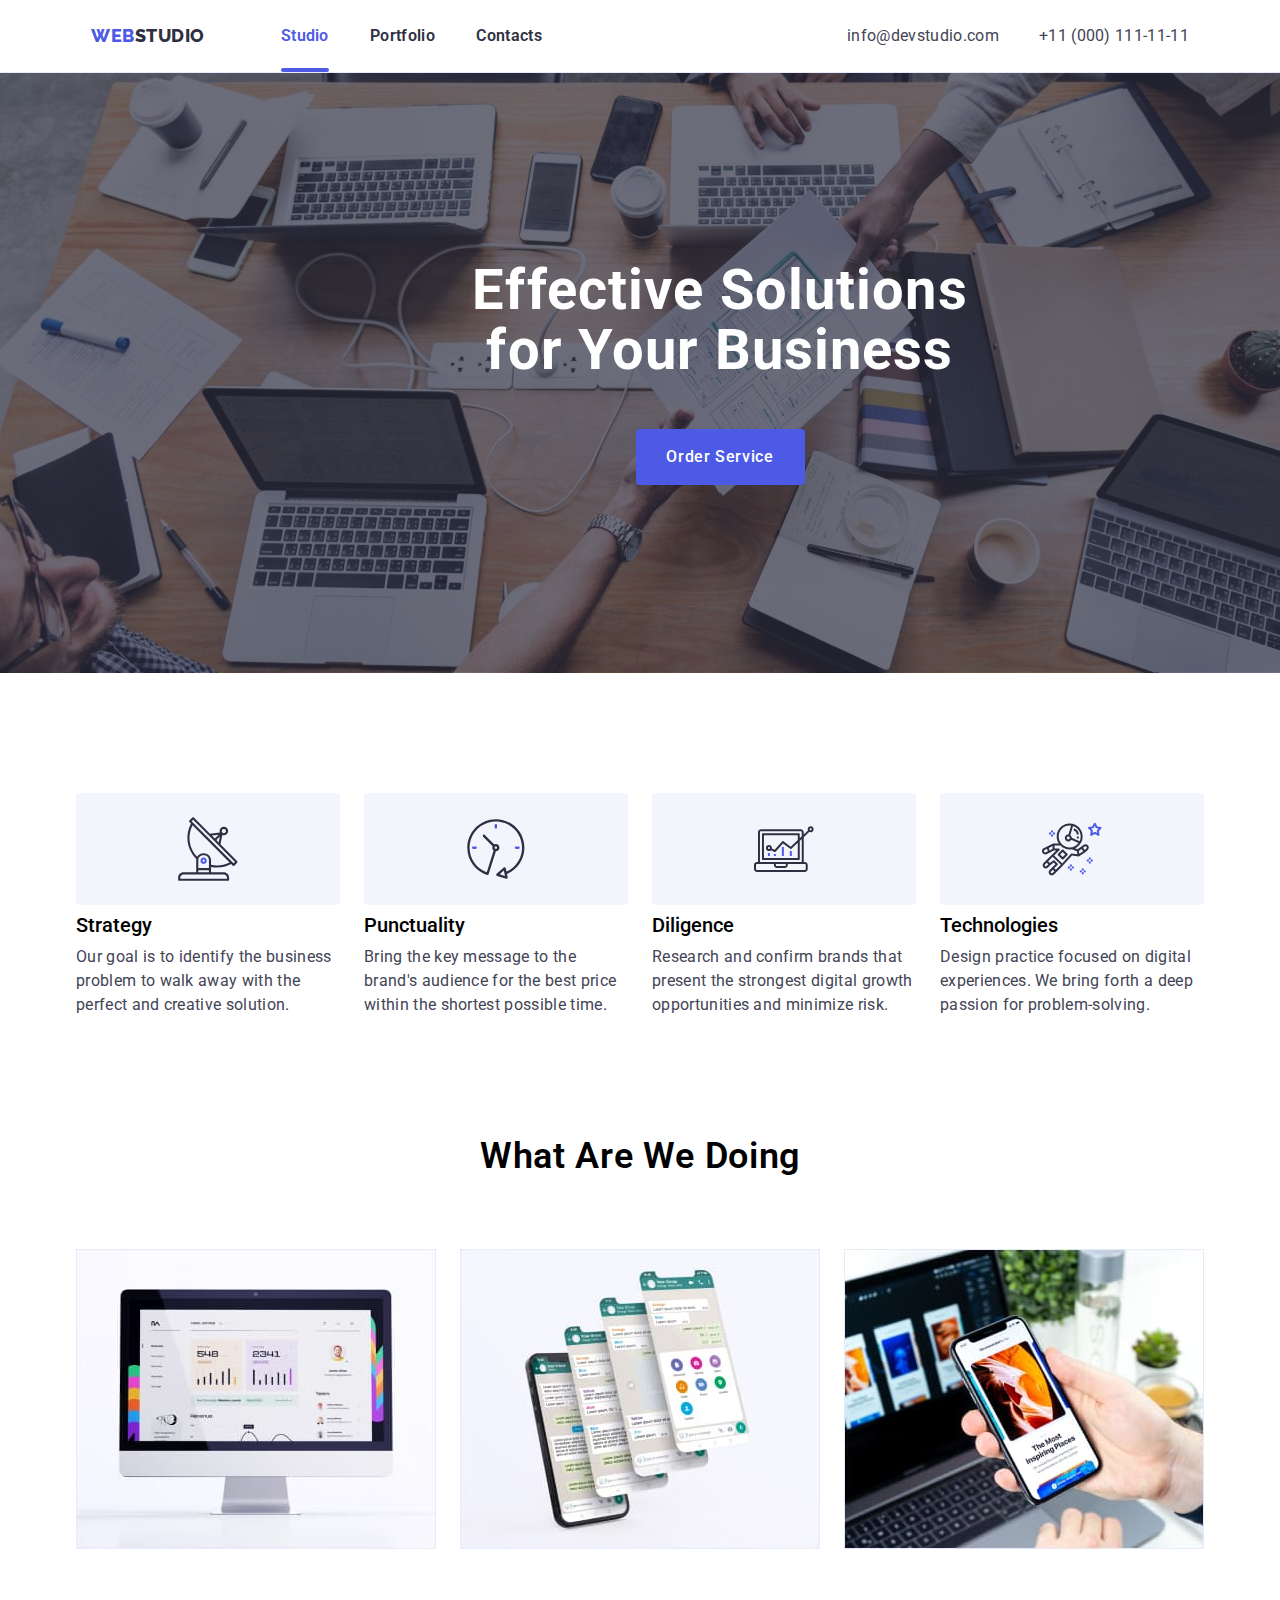
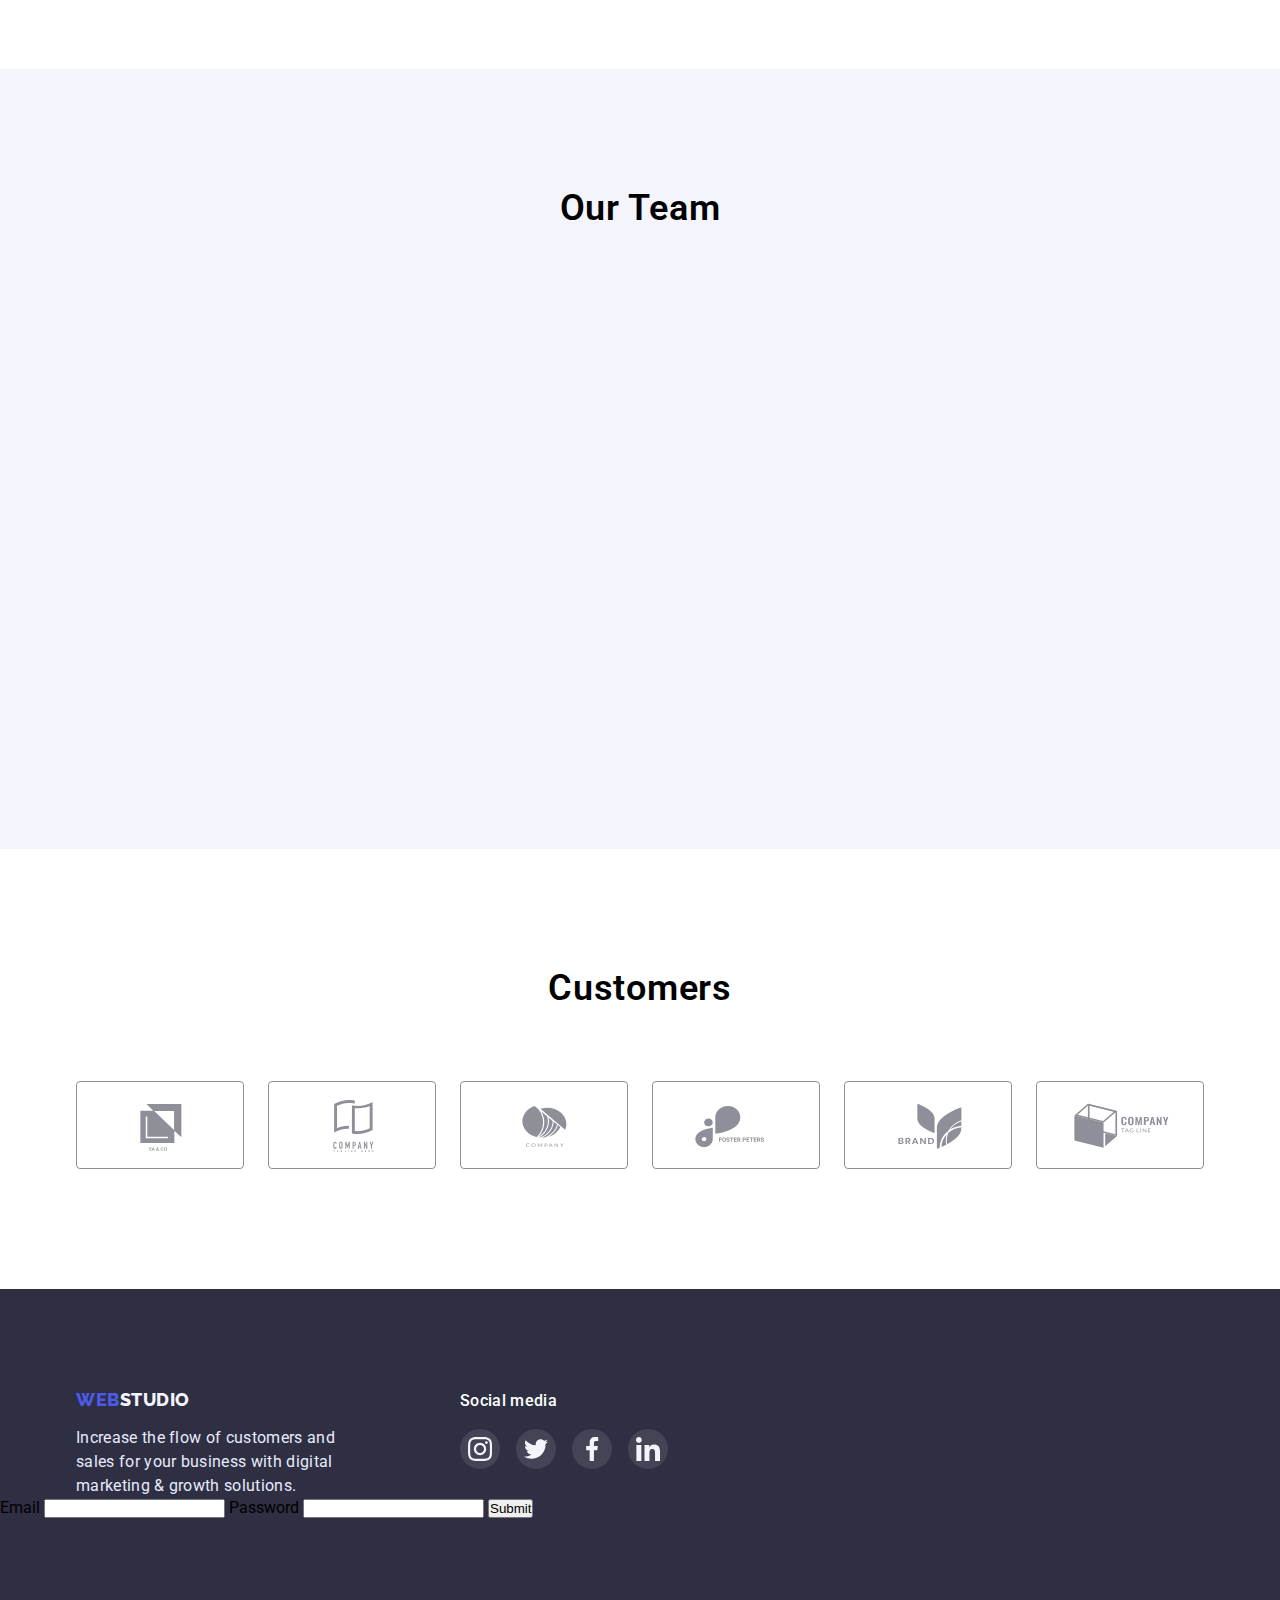
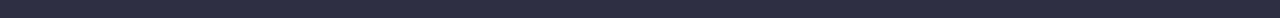
==== index.html @ 8dbc1a58 "HW-06, сдача № 1, не показывает кастомный чекбокс" ====
<!DOCTYPE html>
<html lang="en">
<head>
    <meta charset="UTF-8">
    <meta http-equiv="X-UA-Compatible" content="IE=edge">
    <meta name="viewport" content="width=device-width, initial-scale=1.0">
    <link rel="preconnect" href="https://fonts.googleapis.com">
    <link rel="preconnect" href="https://fonts.gstatic.com" crossorigin>
    <link href="https://fonts.googleapis.com/css2?family=Raleway:wght@800&family=Roboto:wght@400;500;700;900&display=swap" rel="stylesheet">
    <link rel="stylesheet" href="https://github.com/sindresorhus/modern-normalize/blob/main/modern-normalize.css">
    <link href="https://unpkg.com/aos@2.3.1/dist/aos.css" rel="stylesheet">
    <link rel="stylesheet" href="./css/styles.css">
    
    <title>WEB STUDIO</title>
</head>

<body>
    <header class="header">
        <div class="header-cont">
            <nav class="nav">
        
        <!-- Logo -->
            <a class="logo-link" href="./index.html">Web<span class="studio">Studio</span></a>
            
        <!-- Навигация -->
                <ul class="nav-li">
                    <li><a class="header-link current" href="./index.html">Studio</a></li>
                    <li><a class="header-link" href="./portfolio.html">Portfolio</a></li>
                    <li><a class="header-link last" href="">Contacts</a></li>
                </ul> 
            </nav>
            
        <!-- Контакты -->
            <address>
                <ul class="address">
                    <li><a class="address-link mail" href="mailto:info@devstudio.com">info@devstudio.com</a></li>
                    <li><a class="address-link tel" href="tel:+110001111111">+11 (000) 111-11-11</a></li>
                </ul>
            </address>
        </div>
    </header>
        
    <main>

        <!-- Заголовок -->
        <section class="section-order-service section">
            <div class="container">
                <h1 data-aos="fade-in" data-aos-duration="3000" data-aos-once="false" class="order-titel">Effective Solutions <br /> for Your Business</h1>
                <!-- <h1 class="order-titel">Effective Solutions <br/> for Your Business</h1> -->
                <button type="button" class="button-order" data-modal-open>Order Service</button>
            </div>
        </section>
    
        <!-- Описание -->
        <section class="features section">
            <div class="container">
                <h2 class="section-titel hidden">Features</h2>
                <ul class="features-li">
                    <li class="f-li">
                        <div class="icon-li">
                            <svg class="icon-features">
                                <use href="./images/icons.svg#icon-1-antenna"></use>
                            </svg>
                        </div>
                        <h3 class="f-li-titel">Strategy</h3>
                        <p class="text">Our goal is to identify the business problem to walk away with the perfect and creative solution. </p>
                    </li>
                    <li class="f-li">
                        <div class="icon-li">
                            <svg class="icon-features">
                                <use href="./images/icons.svg#icon-2-clock"></use>
                            </svg>
                        </div>
                        <h3 class="f-li-titel">Punctuality</h3>
                        <p class="text">Bring the key message to the brand's audience for the best price within the shortest possible time.</p>
                    </li>
                    <li class="f-li">
                        <div class="icon-li">
                            <svg class="icon-features">
                                <use href="./images/icons.svg#icon-3-diagram"></use>
                            </svg>
                        </div>
                        <h3 class="f-li-titel">Diligence</h3>
                        <p class="text">Research and confirm brands that present the strongest digital growth opportunities and minimize risk.</p>
                    </li>
                    <li class="f-li">
                        <div class="icon-li">
                            <svg class="icon-features">
                                <use href="./images/icons.svg#icon-4-astronaut"></use>
                            </svg>
                        </div>
                        <h3 class="f-li-titel">Technologies</h3>
                        <p class="text">Design practice focused on digital experiences. We bring forth a deep passion for problem-solving.</p>
                    </li>
                </ul>
            </div>
        </section>

        <!-- Описание
        <section class="features section">
            <div class="container">
                <h2 class="section-titel hidden">Features</h2>
                <ul class="features-icon">
                    <li class="icon-li">
                        <svg class="icon-features">
                            <use href="./images/icons.svg#icon-1-antenna"></use>
                        </svg>
                    </li>
                    <li class="icon-li">
                        <svg class="icon-features">
                            <use href="./images/icons.svg#icon-2-clock"></use>
                        </svg>
                    </li>
                    <li class="icon-li">
                        <svg class="icon-features">
                            <use href="./images/icons.svg#icon-3-diagram"></use>
                        </svg>
                    </li>
                    <li class="icon-li">
                        <svg class="icon-features">
                            <use href="./images/icons.svg#icon-4-astronaut"></use>
                        </svg>
                    </li>
                </ul>
                <ul class="features-li">
                    <li class="f-li">
                        <h3 class="f-li-titel">Strategy</h3>
                        <p class="text">Our goal is to identify the business problem to walk away with the perfect and creative solution. </p>
                    </li>
                    <li class="f-li"><h3 class="f-li-titel">Punctuality</h3>
                        <p class="text">Bring the key message to the brand's audience for the best price within the shortest possible time.</p>
                    </li>
                    <li class="f-li"><h3 class="f-li-titel">Diligence</h3>
                        <p class="text">Research and confirm brands that present the strongest digital growth opportunities and minimize risk.</p>
                    </li>
                    <li class="f-li"><h3 class="f-li-titel">Technologies</h3>
                        <p class="text">Design practice focused on digital experiences. We bring forth a deep passion for problem-solving.</p>
                    </li>
                </ul>
            </div>
        </section>
    -->
        
        <!-- Чем мы занимаемся -->
        <section class="what-are-we-doing section">
            <div class="container">
                <h2 class="section-titel">What are we doing</h2>
                <ul class="what-are-we-doing-links">
                    <li class="what-li"><img src="./images/rectangle1.jpg" alt="Laptop" width="360" height="300"></li>
                    <li class="what-li"><img src="./images/rectangle2.jpg" alt="Whatsapp" width="360" height="300"></li>
                    <li class="what-li"><img src="./images/rectangle3.jpg" alt="Device" width="360" height="300"></li>
                </ul>
            </div>
        </section>

        <!-- Наша команда -->
        <section class="our-team section">
            <div class="container">
                <h2 class="section-titel">Our Team</h2>
                <ul class="our-team-links">
                    <li data-aos="flip-left" data-aos-duration="2000" data-aos-once="false" class="our-team-li">
                        <!--<a class="our-team-link" href="#">-->
                            <img src="./images/team01.jpg" alt="Our Product Designer" width="264" height="260">
                            <div class="our-team-text">
                                <h3 class="our-team-name">Mark Guerrero</h3>
                                <p class="text">Product Designer</p>
                                <ul class="sozial-list">
                                    <li class="sozial-item">
                                        <a class="sozial-link" href="#">
                                            <svg class="sozial-icon">
                                                <use href="./images/icons.svg#sozial-instagram"></use>
                                            </svg>
                                        </a>
                                    </li>
                                    <li class="sozial-item">
                                        <a class="sozial-link" href="#">
                                            <svg class="sozial-icon">
                                                <use href="./images/icons.svg#sozial-twitter"></use>
                                            </svg>
                                        </a>
                                    </li>
                                    <li class="sozial-item">
                                        <a class="sozial-link" href="#">
                                            <svg class="sozial-icon">
                                                <use href="./images/icons.svg#sozial-facebook"></use>
                                            </svg>
                                        </a>
                                    </li>
                                    <li class="sozial-item">
                                        <a class="sozial-link" href="#">
                                            <svg class="sozial-icon">
                                                <use href="./images/icons.svg#sozial-linkedin"></use>
                                            </svg>
                                        </a>
                                    </li>
                                </ul>
                        </div>
                        <!--</a>-->
                    </li>
                    <li data-aos="flip-left" data-aos-duration="2000" data-aos-once="false" class="our-team-li">
                        <img src="./images/team02.jpg" alt="Our Frontend Developer" width="264" height="260">
                            <div class="our-team-text">
                                <h3 class="our-team-name">Tom Ford</h3>
                                <p class="text">Frontend Developer</p>
                                <ul class="sozial-list">
                                    <li class="sozial-item">
                                        <a class="sozial-link" href="#">
                                            <svg class="sozial-icon">
                                                <use href="./images/icons.svg#sozial-instagram"></use>
                                            </svg>
                                        </a>
                                    </li>
                                    <li class="sozial-item">
                                        <a class="sozial-link" href="#">
                                            <svg class="sozial-icon">
                                                <use href="./images/icons.svg#sozial-twitter"></use>
                                            </svg>
                                        </a>
                                    </li>
                                    <li class="sozial-item">
                                        <a class="sozial-link" href="#">
                                            <svg class="sozial-icon">
                                                <use href="./images/icons.svg#sozial-facebook"></use>
                                            </svg>
                                        </a>
                                    </li>
                                    <li class="sozial-item">
                                        <a class="sozial-link" href="#">
                                            <svg class="sozial-icon">
                                                <use href="./images/icons.svg#sozial-linkedin"></use>
                                            </svg>
                                        </a>
                                    </li>
                                </ul>
                            </div>
                    </li>
                    <li data-aos="flip-left" data-aos-duration="2000" data-aos-once="false" class="our-team-li">
                            <img src="./images/team03.jpg" alt="Our Marketing" width="264" height="260">
                            <div class="our-team-text">
                                <h3 class="our-team-name">Camila Garcia</h3>
                                <p class="text">Marketing</p> 
                                <ul class="sozial-list">
                                    <li class="sozial-item">
                                        <a class="sozial-link" href="#">
                                            <svg class="sozial-icon">
                                                <use href="./images/icons.svg#sozial-instagram"></use>
                                            </svg>
                                        </a>
                                    </li>
                                    <li class="sozial-item">
                                        <a class="sozial-link" href="#">
                                            <svg class="sozial-icon">
                                                <use href="./images/icons.svg#sozial-twitter"></use>
                                            </svg>
                                        </a>
                                    </li>
                                    <li class="sozial-item">
                                        <a class="sozial-link" href="#">
                                            <svg class="sozial-icon">
                                                <use href="./images/icons.svg#sozial-facebook"></use>
                                            </svg>
                                        </a>
                                    </li>
                                    <li class="sozial-item">
                                        <a class="sozial-link" href="#">
                                            <svg class="sozial-icon">
                                                <use href="./images/icons.svg#sozial-linkedin"></use>
                                            </svg>
                                        </a>
                                    </li>
                                </ul>
                            </div>
                    </li>
                    <li data-aos="flip-left" data-aos-duration="2000" data-aos-once="false" class="our-team-li">
                            <img src="./images/team04.jpg" alt="Our UI Designer" width="264" height="260">
                            <div class="our-team-text">
                                <h3 class="our-team-name">Daniel Wilson</h3>
                                <p class="text">UI Designer</p>
                                <ul class="sozial-list">
                                    <li class="sozial-item">
                                        <a class="sozial-link" href="#">
                                            <svg class="sozial-icon">
                                                <use href="./images/icons.svg#sozial-instagram"></use>
                                            </svg>
                                        </a>
                                    </li>
                                    <li class="sozial-item">
                                        <a class="sozial-link" href="#">
                                            <svg class="sozial-icon">
                                                <use href="./images/icons.svg#sozial-twitter"></use>
                                            </svg>
                                        </a>
                                    </li>
                                    <li class="sozial-item">
                                        <a class="sozial-link" href="#">
                                            <svg class="sozial-icon">
                                                <use href="./images/icons.svg#sozial-facebook"></use>
                                            </svg>
                                        </a>
                                    </li>
                                    <li class="sozial-item">
                                        <a class="sozial-link" href="#">
                                            <svg class="sozial-icon">
                                                <use href="./images/icons.svg#sozial-linkedin"></use>
                                            </svg>
                                        </a>
                                    </li>
                                </ul>
                            </div> 
                    </li>
                </ul>
            </section>
        </div>

        <!-- Customers -->
        <section class="customers section">
            <div class="container">
                <h2 class="section-titel">Customers</h2>
                <ul class="customers-ul">
                    <li class="customers-li">
                        <a class="customers-link" href="#">
                            <svg class="customers-icon">
                                <use href="./images/icons.svg#customers-logo1"></use>
                            </svg>
                        </a>
                    </li>
                    <li class="customers-li">
                        <a class="customers-link" href="#">
                            <svg class="customers-icon">
                                <use href="./images/icons.svg#customers-logo2"></use>
                            </svg>
                        </a>
                    </li>
                    <li class="customers-li">
                        <a class="customers-link" href="#">
                            <svg class="customers-icon">
                                <use href="./images/icons.svg#customers-logo3"></use>
                            </svg>
                        </a>
                    </li>
                    <li class="customers-li">
                        <a class="customers-link" href="#">
                            <svg class="customers-icon">
                                <use href="./images/icons.svg#customers-logo4"></use>
                            </svg>
                        </a>
                    </li>
                    <li class="customers-li">
                        <a class="customers-link" href="#">
                            <svg class="customers-icon">
                                <use href="./images/icons.svg#customers-logo5"></use>
                            </svg>
                        </a>
                    </li>
                    <li class="customers-li">
                        <a class="customers-link" href="#">
                            <svg class="customers-icon">
                                <use href="./images/icons.svg#customers-logo6"></use>
                            </svg>
                        </a>
                    </li>
                </ul>
            </div>
        </section>


        <!-- HW-05, Модальное окно. Добавил с видеоинструкции 23.02.2023 -->

        <div class="backdrop is-hidden" data-modal>
            <div class="modal">
                <button class="close" type="button" data-modal-close>
                    <svg class="icon-close">
                        <use href="./images/icons.svg#icon-close"></use>
                    </svg>
                </button>

            <h3 class="form-titel">Leave your contacts and we will call you back</h3>

            <form class="signup_form" name="signup_form" autocomplete="on" novalidate>
                <ul class="form-ul">
                    <li class="form-li">
                        <label class="label" for="name">Name</label>
                            <div class="div-input">
                                <svg class="icon-form">
                                    <use href="./images/icons.svg#icon-form-name"></use>
                                </svg>
                                <input class="input" id="name" type="name" name="name" />                            
                            </div>
                    </li>
                    <li class="form-li">
                        <label class="label" for="tel">Phone</label>
                        <div class="div-input">    
                            <svg class="icon-form">
                                <use href="./images/icons.svg#icon-form-tel"></use>
                            </svg>
                            <input class="input" id="tel" type="tel" name="tel" />
                    </div>
                    </li>
                    <li class="form-li">
                        <label class="label" for="email">Email</label>
                            <div class="div-input">
                                <svg class="icon-form">
                                    <use href="./images/icons.svg#icon-form-email"></use>
                                </svg>
                            <input class="input" id="email" type="email" name="email" />
                        </div>
                    </li>
                    <li class="form-li">
                        <label class="label" for="comment">Comment</label>
                            <div class="div-input">
                               <textarea class="input comment" type="comment" name="comment" id="comment" placeholder="Text input"></textarea>
                            </div>
                    </li>
                </ul>

                <div class="form-policy">
                    <input type="checkbox" name="Policy" id="Policy"/>
                <label for="policy" class="p-policy">I accept the terms and conditions of the 
                    <span>
                        <a class="a-policy" href="#">Privacy Policy</a>
                    </span>
                </label>
                </div>
                
                
                

    <button class="button-order" type="submit">Send</button>
</form>

            </div>
        </div>

    </main>

    <footer class="footer">
        <div class="container">
            <ul class="foot-ul">
                <li class="foot-li one">
                    <!-- Logo --> 
                    <a class="logo-link" href="./index.html">Web<span class="studio">Studio</span></a>
                    <p class="text">Increase the flow of customers and sales for your business with digital marketing & growth solutions.</p>
                </li>
                <li class="foot-li two">
                    <div class="social-media">
                    <h3 class="soc-media-titel">Social media</h3>
                    <ul class="foot-social-list">
                        <li class="foot-social-item">
                            <a class="foot-social-link" href="#">
                                <svg class="foot-social-icon">
                                    <use href="./images/icons.svg#sozial-instagram"></use>
                                </svg>
                            </a>
                        </li>
                        <li class="foot-social-item">
                            <a class="foot-social-link" href="#">
                                <svg class="foot-social-icon">
                                    <use href="./images/icons.svg#sozial-twitter"></use>
                                </svg>
                            </a>
                        </li>
                        <li class="foot-social-item">
                            <a class="foot-social-link" href="#">
                                <svg class="foot-social-icon">
                                    <use href="./images/icons.svg#sozial-facebook"></use>
                                </svg>
                            </a>
                        </li>
                        <li class="foot-social-item">
                            <a class="foot-social-link" href="#">
                                <svg class="foot-social-icon">
                                    <use href="./images/icons.svg#sozial-linkedin"></use>
                                </svg>
                            </a>
                        </li>
                    </ul>
                </li>
            </ul>
        </div>
        <form name="signup_form" autocomplete="on" novalidate>
            <label>
                Email
                <input type="email" name="email" />
            </label>
        
            <label>
                Password
                <input type="password" name="password" />
            </label>
        
            <button type="submit">Submit</button>
        </form>
    </footer>

    <script src="./js/modal.js"></script>
    <script src="https://unpkg.com/aos@2.3.1/dist/aos.js"></script>
    <script>AOS.init();</script>

</body>

</html>
---- css/styles.css ----
:root {
    /* для CTAs, Focused, Active states, Links, nav-click */
    --primary-brand-color: #4D5AE5;
    /* для Overlays, Shadows, Headings, nav-default*/
    --dark-color: #2E2F42;
    /* для Valid fields, Success messages */
    --success-color: #31D0AA;
    /* для Body text, nav-hover */
    --text-color: #434455;
    /* для Helper text, Deemphasized text */
    --subtle-text-color: #8E8F99;
    /* для Accent color, Hairlines, Subtle backgrounds*/
    --accent-color: #E7E9FC;
    /* для Light mode backgrounds, Light mode Dialogs/alerts*/
    --light-color: #F4F4FD;

    /*NAV-LINKS*/
    /* для nav-default*/
    --nav-defauit: #2E2F42;
    /* для nav-hover*/
    --nav-hover: #434455;
    /* для nav-click*/
    --nav-click: #4D5AE5;

    /*BUTTONS*/
    /* для button--order-default*/
    --button-order-defauit: #4D5AE5;
    /* для button--order-hover*/
    --button-order-hover: #404BBF;
    /* для button--order-click*/
    --button-order-click: #404BBF;

    /*background-color-body*/
    --background-color: #ffffff
}

*,
*::before,
*::after {
    margin: 0;
    padding: 0;
    box-sizing: border-box;
}


body { 
    font-family: Roboto, sans-serif;
    background-color: var(--background-color);
    margin: 0 auto;
}

.container {
    max-width: 1158px;
    padding: 0 15px; 
    margin: 0 auto;
}

.section {
    padding-top: 120px;
    padding-bottom: 120px;
}

img {
    display: block; max-width: 100%; height: auto
}
                                             /*header*/

.header-cont {
    display: flex;
    max-width: 1128px;
    padding: 0 15px; 
    justify-content: space-between;
    align-items: center;
    margin: 0 auto;
}

.header {
    border-bottom: 1px solid var(--accent-color);
    /*position: fixed;
    width: 100%;*/
}

/*LOGO*/                

.logo-link {
    display: flex;
    text-align: left;
    font-family: 'Raleway', sans-serif;
    font-weight: 800;
    font-size: 18px;
    line-height: 1.33;
    letter-spacing: 0.03em;
    text-transform: uppercase;
    color: var(--primary-brand-color);
    text-decoration: none;
    margin-right: 76px;
    justify-items: center;
    align-items: center;
}

.studio {
    color: var(--dark-color);
}

/*NAV*/

.nav {
    display: flex;
    justify-content: space-between;    
}

.nav-li {
    display: flex;
    width: 261px;
    justify-content: space-between;
    list-style-type: none;
}

.nav-li .header-link.current {
    color: var(--nav-click);
}

.header-link {
    display: block;
    font-weight: 600;
    font-size: 16px;
    line-height: 1.5;        
    letter-spacing: 0.02em;
    color: var(--nav-defauit);
    text-decoration: none;
    text-align: center;
    padding: 24px 0;
    transition-property: color;
}

                    /*Анимация на все ссылки*/

.logo-link,
.header-link,
.current::after,
.address-link,
.button-order,
.close,
.sozial-link,
.customers-link,
.filter-button,
.portfolio-link,
.foot-social-link {
    transition-duration: 250ms;
    transition-timing-function: cubic-bezier(0.4, 0, 0.2, 1)
}

.current {
    position: relative;
}

.header-link.current::after {
    display: block;
    content: "";
    width: 100%;
    height: 4px;
    border-radius: 2px;
    background-color: currentColor;
    position: absolute;
    left: 0;
    bottom: 0;
    transition-property: color;
}

.header-link:hover,
.header-link:focus {
    color: var(--nav-click);
}

.header-link:active {
    color: var(--nav-click);
}

/*ADDRESS*/

.address {
    display: flex;
    list-style-type: none;
    justify-content: space-between;
    gap: 40px;
}

.address-link {
    font-style: normal;
    font-weight: 400;
    font-size: 16px;
    line-height: 1.5;        
    letter-spacing: 0.02em;
    color: var(--text-color);
    text-decoration: none;
    padding: 24px 0;
    transition-property: color;
}

.address-link:hover,
.address-link:focus {
    color: var(--primary-brand-color);
}

                                        /*main*/

                          /* --- для скрытия заголовков --- */
.hidden {
    position: absolute;
    white-space: nowrap;
    width: 1px;
    height: 1px;
    overflow: hidden;
    border: 0;
    padding: 0;
    clip: rect(0 0 0 0);
    clip-path: inset(50%);
    margin: -1px;
}


/*section order-service*/
.section-order-service {
    
}

.section-order-service.section {
    padding-top: 188px;
    padding-bottom: 188px;
    text-align: center;
    background-image: linear-gradient(rgba(46, 47, 66, 0.7), rgba(46, 47, 66, 0.7)), url(../images/people-office-1.jpg);
    background-position: center;
    background-repeat: no-repeat;
    background-size: 1440px 600px;
    background-color: var(--nav-defauit);
    width: 1440px;
    margin: 0 auto;
}

.order-titel {   
    font-size: 56px;
    line-height: 1.07;
    text-align: center;
    letter-spacing: 0.02em;
    color: var(--background-color);
    padding: 188px auto 292px;
}

.button-order {
    font-family: 'Roboto', sans-serif;
    font-weight: 500;
    font-size: 16px;
    line-height: 1.5;
    background-color: var(--button-order-defauit);
    cursor: pointer;
    border: none;
    border-radius: 4px;
    text-align: center;
    letter-spacing: 0.04em;
    color: var(--background-color);
    align-items: center;
    width: 169px;
    height: 56px;
    margin-top: 48px;
    transition-property: background-color;
}
 
.button-order:hover {
    background-color: var(--button-order-click);
}

/*.button-order:active {
    background-color: var(--button-order-click);
    box-shadow: 0px 4px 4px rgba(0, 0, 0, 0.15);
    border-radius: 4px;
}*/

        /* Модальное окно */

.backdrop.is-hidden {
    visibility: hidden;
    opacity: 0;
    pointer-events: none;
}

.backdrop.is-hidden .modal {
    transform: scale(0);
}

                        /* Modal bg */
.backdrop {
    position: fixed;
    top: 0;
    left: 0;
    width: 100%;
    height: 100%;
    box-shadow: 0px 1px 1px rgba(0, 0, 0, 0.14), 0px 1px 3px rgba(0, 0, 0, 0.12), 0px 2px 1px rgba(0, 0, 0, 0.2);
    border-radius: 4px;
    transition: opasity 500ms, visibility 500ms, transform 500ms;
    transform: scale(1);
    background: rgba(46, 47, 66, 0.4);
    visibility: visible
}

.modal {
    position: relative;
    overflow: auto;
    width: 100%;
    height: 100%;
    max-width: 408px;
    max-height: 584px;
    background: #FCFCFC;
    top: 50%;
    left: 50%;
    transform: translate(-50%, -50%);
}

.close {
    position: absolute;
    top: 24px;
    right: 24px;
    width: 24px;
    height: 24px;
    align-items: center;
    justify-content: center;
    background-color: var(--accent-color);
    border: 1px solid rgba(0, 0, 0, 0.1);
    border-radius: 50%;
    transition-property: background-color, fill;
    cursor: pointer;
}

.close:hover {
    background-color: var(--button-order-hover);
}

.close:hover .icon-close {
    background-color: var(--button-order-hover);
    border: none;
    fill: var(--background-color);
}

.icon-close {
    width: 8px;
    height: 8px;
    fill: #000000;
}

.icon-close:hover {
    fill: var(--background-color);
}

                                    /*----Form----*/

.form-ul {
    margin-top: 0;
    width: 360px;
    height: 336px;
}

.form-li {
    display: flex;
    flex-direction: column;
    width: 100%;
    margin-left: auto;
    margin-right: auto;
    width: 408px;
}

.form-titel {
    font-weight: 500;
    font-size: 16px;
    line-height: 1.5;
    text-align: center;
    letter-spacing: 0.02em;
    color: var(--dark-color);
    padding-top: 72px;
    padding-bottom: 16px;
}

.label {
    font-size: 12px;
    line-height: 1.17;
    letter-spacing: 0.04em;
    color: var(--subtle-text-color);
    padding-left: 24px;
    margin-bottom: 4px;
}

.icon-form {
    width: 18px;
    height: 24px;
    position: relative;
    left: 40px;
    margin: 0;
}

.div-input {
    position: relative;
    display: flex;
    align-items: center; 
    max-width: 360px;

}

/*.div-input {
    position: relative;
    &:before {
    content: '';
            position: absolute;
            top: 0;
            bottom: 0;
            right: 0;
            margin: auto 0;
            background: url('https://cdn0.iconfinder.com/data/icons/ThemeShock-credit-cards-icons/64/mastercard.png') no-repeat;
                background-size: cover;
            }
            
            input {
                width: 100%;
                height: 25px;
            }
            }
*/

.input {
    width: 360px;
    height: 40px;
    box-sizing: border-box;
    border-color: var(--button-order-defauit);
    border: 1px solid #4D5AE5;
    border-radius: 4px;
    margin-left: auto;
    margin-right: auto;
    margin-bottom: 8px;
    padding-left: 38px;
}

.input.comment {
    height: 120px;
    margin-bottom: 0;
    padding-top: 8px;
    padding-left: 16px;
    display: flex;
    text-align: right;
    align-content: baseline;
    resize: none;

}

.input.comment::placeholder {
    font-size: 12px;
    line-height: 1.17;
    letter-spacing: 0.04em;
    color: rgba(117, 117, 117, 0.5);
}

.form-policy {
    display: flex;
    justify-content: center;
    margin-top: 16px;
    margin-bottom: 24px;
}

.p-policy {
    font-size: 12px;
    line-height: 1.17;
    letter-spacing: 0.04em;
    color: #757575;
    padding-left: 8px;
}

.a-policy {
    color: var(--button-order-defauit);
}

.signup_form .button-order {
    margin-bottom: 24px;
    display: flex;
    justify-content: center;
    align-items: center;
    text-align: center;
    margin-left: auto;
    margin-right: auto;
    margin-top: 0;
}

/*sections*/
.section-titel {
    font-weight: 600;
    font-size: 36px;
    line-height: 1.11;
    text-align: center;
    letter-spacing: 0.02em;
    text-transform: capitalize
}

.features {
    padding-bottom: 0;
}

.features-li {
    display: flex;
    gap: 24px;
}   

.f-li-titel {
    margin-bottom: 8px;
    font-weight: 500;
    font-size: 20px;
    line-height: 1.2
}

.features-icon {
    display: flex;
    list-style: none;
    height: 112px;
    margin-bottom: 8px;
    gap: 24px
    /*flex-basis: calc((100% - 72px) / 3);*/
}

.icon-li {
    display: flex; 
    align-items: center;
    justify-content: center;
    height: 112px;
    background: var(--light-color);
    border-radius: 4px;
    margin-bottom: 8px;
}

.icon-features {
    width: 59.72px;
    height: 64px;
    fill: var(--light-color);
}

.what-are-we-doing-links,
.our-team-links {
    display: flex;
    justify-content: center;
    gap: 24px;
}

.what-are-we-doing-links,
.our-team-links,
.portfolio-links {
    margin-top: 72px;
}

.features-li,
.what-are-we-doing-links, 
.css-portfolio {
    list-style-type: none;
    text-decoration-line: none;
    background-color: var(--background-color);
}

.f-li {
    flex-basis: calc((100% - 72px) / 3);
}

.our-team-links {
    list-style-type: none;
    display: flex
}

.our-team-li {
    background-color: var(--background-color);
    width: 264px;
}

.our-team-link {
    text-decoration: none;
    display: block;
}

.our-team-text,
.portfolio-text {
    padding: 32px 16px;
}

.our-team-name {
    font-weight: 600;
    font-size: 20px;
    line-height: 1.2;
    letter-spacing: 0.02em;
    color: var(--dark-color);
    text-decoration: none;
    list-style-type: none;
    flex: none;
    order: 0;
    flex-grow: 0;
    text-align: center;
}
 
.our-team-li .text {
    margin-top: 8px;
}
 
.our-team {
    background-color: var(--light-color);
}

.our-team .text {
    text-align: center;
}

/* Sozials */
.sozial-list {
    display: flex;
    /*gap: 24px;*/
    justify-content: space-between;
    margin-top: 8px;
    list-style-type: none;
}

.sozial-item {
    width: 40px;
    height: 40px;
}

.sozial-link {
    display: flex;
    align-items: center;
    justify-content: center;
    width: 100%;
    height: 100%;
    background-color: var(--primary-brand-color);
    border-radius: 50%;
    transition-property: background-color;
}

.sozial-link:hover,
.sozial-link:focus {
    background: var(--button-order-hover);
    transition-property: background-color;
}
.sozial-icon {
    width: 16px;
    height: 16px;
    fill: var(--light-color);
}


/*для всех тегов <p>, кроме белого в футере*/
.features .text,
.our-team .text, 
.portfolio-link .text {
    font-size: 16px;
    line-height: 1.5;
    letter-spacing: 0.02em;
    color: var(--text-color);
}

.Customers.section {
    padding-top: 130px;
}

.customers-ul {
    display: flex;
    justify-content: space-between;
    margin-top: 72px;
}

.customers-li {
    list-style: none;
    width: calc((100% - 120px) / 6);
    height: 88px;
}

.customers-link {
    display: flex;
    align-items: center;
    justify-content: center;
    width: 100%;
    height: 100%;
    box-sizing: border-box;
    border: 1px solid var(--subtle-text-color);
    border-radius: 4px;
    color: var(--subtle-text-color);
    transition-property: color, border-color;
}

.customers-link:hover {
    border-color: 1px solid var(--button-order-hover);
    color: var(--button-order-hover);
}

.customers-icon {
    width: 104px;
    height: 56px;
    fill: currentColor;
}

                         /*css для страницы portfolio.html*/

/*.filter-buttons*/
.filter-button {
    padding: 12px 24px;
    background: var(--light-color);
    border: 1px solid var(--accent-color);
    border-radius: 4px;
    order: 1;
    font-weight: 600;
    font-size: 16px;
    line-height: 1.5;
    text-align: center;
    letter-spacing: 0.04em;
    cursor: pointer;
    color: var(--button-order-defauit);
    transition-property: color, background-color, border, box-shadow;
}
    
.filter-button:hover {
    background-color: var(--button-order-hover);
    color: var(--background-color);
    border: none;
    box-shadow: 0px 3px 1px rgba(0, 0, 0, 0.1), 0px 2px 1px rgba(0, 0, 0, 0.08), 0px 2px 2px rgba(0, 0, 0, 0.12);
}
                        
.filter-button:focus {
    background-color: var(--button-order-hover);
    color: var(--background-color);
}

.filter-button.current {
    background-color: var(--button-order-hover);
    color: var(--background-color);
}

.portfolio-filter {
    text-decoration-line: none;
    list-style-type: none;
    display: flex;
    justify-content: center;
    gap: 24px;
    margin-block-end: 0;
}

/* portfolio */
.portfolio-li {
    width: calc((100% - 48px) / 3);
}

.portfolio-links {
    list-style-type: none;
    display: flex;
    flex-wrap: wrap;
    row-gap: 48px;
    column-gap: 24px; 
}

.portfolio-link {
    border: 1px solid #E7E9FC;
    transition-property: background-color, box-shadow;
    position: relative;
    transition-property: transform;
}

.portfolio-link .text {
    margin-top: 8px;
}

.our-team-li,
.portfolio-link {
    text-decoration: none;
    display: block;
}

.portfolio-link:hover,
.portfolio-link:focus,
.portfolio-filter:active {
    box-shadow: 0px 1px 6px rgba(46, 47, 66, 0.08), 0px 1px 1px rgba(46, 47, 66, 0.16), 0px 2px 1px rgba(46, 47, 66, 0.08);
}


.portfolio-overlay {
    position: relative;
    overflow: hidden;
}

.overlay {
    position: absolute;
    top: 0;
    left: 0;
    width: 100%;
    height: 100%;
    font-size: 15px;
    color: var(--light-color);
    background-color: var(--primary-brand-color);
    padding: 40px 32px 40px 32px;
    background-blend-mode: soft-light;
    mix-blend-mode: normal;
    transform: translate(0, 100%);
    transition: transform 250ms cubic-bezier(0.4, 0, 0.2, 1);
}

/*
    background-color: var(--primary-brand-color);
    color: var(--light-color);
    top: 0;
    left: 0;
    width: 100%;
    height: 300px;
    padding: 40px 32px 164px 32px;
    background-blend-mode: soft-light;
    mix-blend-mode: normal;
    position: absolute;
    overflow: hidden;
    transform: translate(0, 100%);
    transition: transform 250ms cubic-bezier(0.4, 0, 0.2, 1);
*/

.p-overlay {
    font-size: 16px;
    line-height: 1.5;
    letter-spacing: 0.02em;
    color: var(--light-color)
}

.portfolio-link:hover .overlay, 
.portfolio-link:focus .overlay {
    transform: translate(0, 0);
    
}

/*только для заголовков h2 со страницы portfolio.html*/
.portfolio-card-titel {
    font-weight: 600;
    font-size: 20px;
    line-height: 1.2;
    letter-spacing: 0.02em;
    color: var(--dark-color);
}   

.portfolio-photo {
    padding-top: 96px;
}

                                            /*footer*/
.footer {
    background-color: var(--dark-color);
    padding-top: 100px;
    padding-bottom: 100px;
    margin-left: auto;
    margin-right: auto;
}

/*.foot-logo {
    width: 264px;
    margin-right: 120px;
}*/

.footer .logo-link {
    display: block;
    font-family: 'Raleway', sans-serif;
    font-weight: 800;
    font-size: 18px;
    line-height: 1.17;
    letter-spacing: 0.03em;
}

.footer .studio {
    color: var(--light-color);
    line-height: 1.17;
}
                         
.footer .text {
    display: block;
    /*max-width: 264px;*/
    font-weight: 400;
    font-size: 16px;
    line-height: 24px;
    letter-spacing: 0.02em;
    color: var(--accent-color);
    margin-top: 16px;
}

.foot-ul {
    display: flex;
    justify-content:flex-start ;
}

.foot-li {
    list-style: none;
}

.foot-li.one {
    width: 264px;
}

.foot-li.two {
    width: 208px;
    margin-left: 120px;
}

.foot-social-link:hover {
    background-color: var(--success-color);
}

.soc-media-titel {
    font-weight: 500;
    font-size: 16px;
    line-height: 1.5;
    letter-spacing: 0.02em;
    color: var(--background-color);
    margin-bottom: 16px;
}

/* Sozials */
.foot-social-list {
    display: flex;
    flex-direction: row;
    /*gap: 24px;*/
    justify-content: space-between;
}

.foot-social-item {
    width: 40px;
    height: 40px;
    /*flex-basis: calc((100% - 3*16px) / 4);*/
    list-style: none;
}

.foot-social-link {
    display: flex;
    align-items: center;
    justify-content: center;
    width: 100%;
    height: 100%;
    background-color: rgba(255, 255, 255, 0.1);
    border-radius: 50%;
    transition-property: background-color;
}

.foot-social-icon {
    width: 24px;
    height: 24px;
    fill: var(--light-color);
}
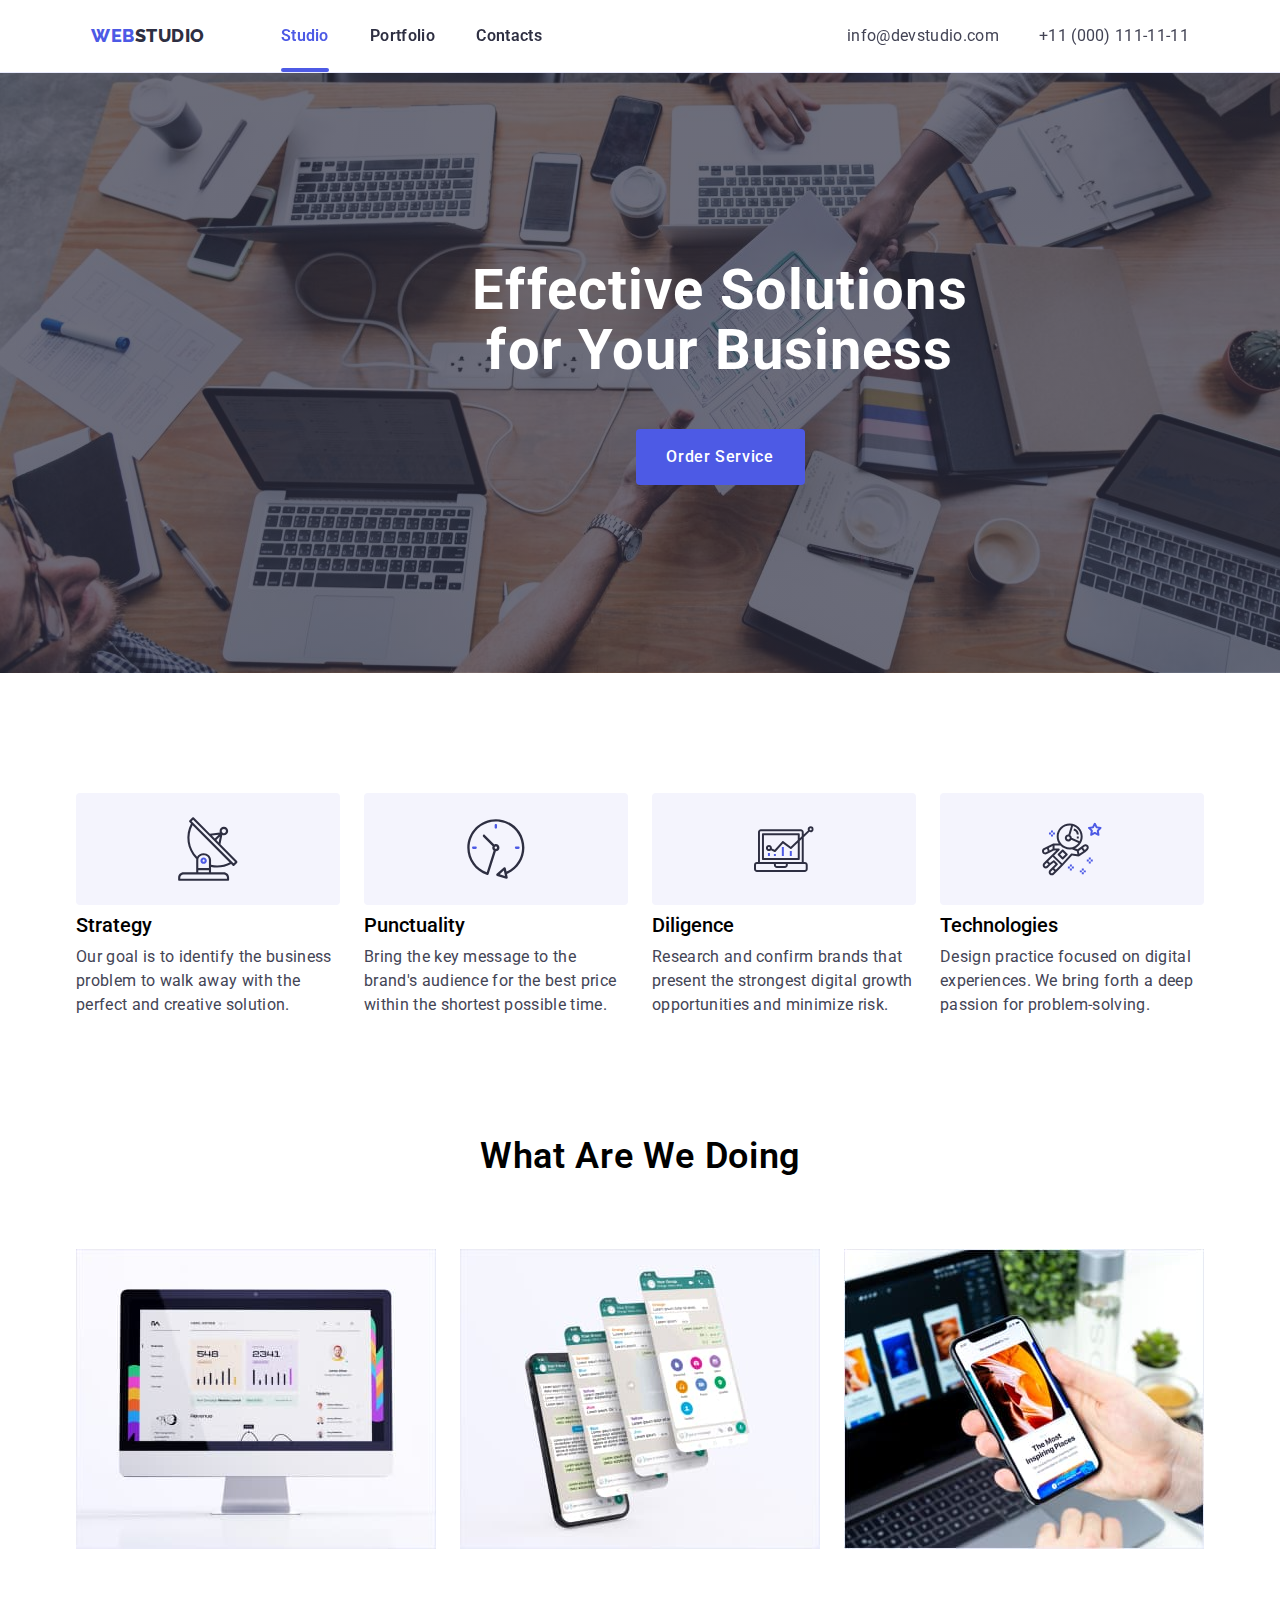
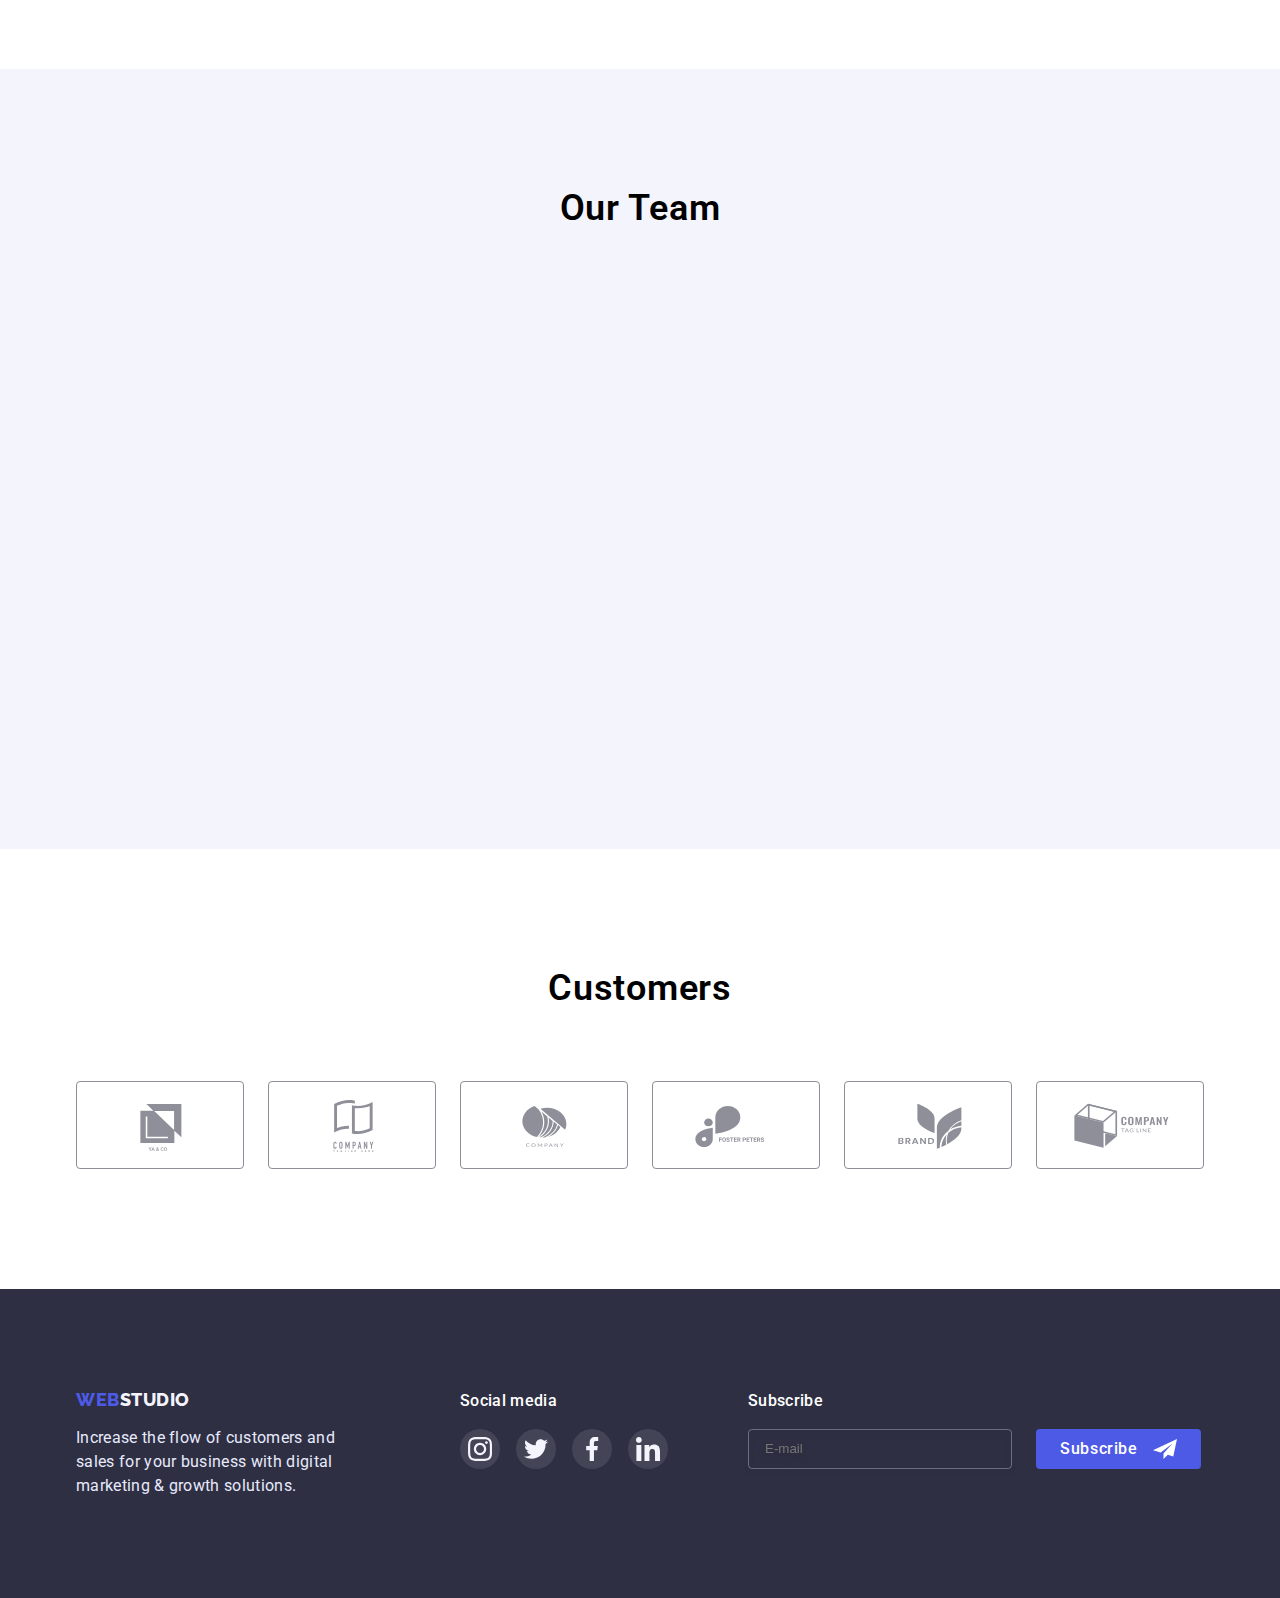
==== commit 2898561f: "HW-06, 02" ====
--- a/index.html
+++ b/index.html
@@ -23,7 +23,7 @@
             <a class="logo-link" href="./index.html">Web<span class="studio">Studio</span></a>
             
         <!-- Навигация -->
-                <ul class="nav-li">
+                <ul class="nav-li" data-aos="fade-in" data-aos-duration="3000" data-aos-once="false" >
                     <li><a class="header-link current" href="./index.html">Studio</a></li>
                     <li><a class="header-link" href="./portfolio.html">Portfolio</a></li>
                     <li><a class="header-link last" href="">Contacts</a></li>
@@ -32,7 +32,7 @@
             
         <!-- Контакты -->
             <address>
-                <ul class="address">
+                <ul class="address" data-aos="fade-in" data-aos-duration="3000" data-aos-once="false" >
                     <li><a class="address-link mail" href="mailto:info@devstudio.com">info@devstudio.com</a></li>
                     <li><a class="address-link tel" href="tel:+110001111111">+11 (000) 111-11-11</a></li>
                 </ul>
@@ -373,64 +373,71 @@
                         <use href="./images/icons.svg#icon-close"></use>
                     </svg>
                 </button>
-
-            <h3 class="form-titel">Leave your contacts and we will call you back</h3>
-
             <form class="signup_form" name="signup_form" autocomplete="on" novalidate>
+                <h3 class="form-titel">Leave your contacts and we will call you back</h3>
+            
                 <ul class="form-ul">
                     <li class="form-li">
-                        <label class="label" for="name">Name</label>
-                            <div class="div-input">
-                                <svg class="icon-form">
-                                    <use href="./images/icons.svg#icon-form-name"></use>
-                                </svg>
-                                <input class="input" id="name" type="name" name="name" />                            
-                            </div>
+                        <div class="div-input">
+                            <label class="label" for="name">Name</label>
+                                    <input class="input" id="name" type="name" name="name" />
+                                        <svg class="icon-form">
+                                        <use href="./images/icons.svg#icon-form-name"></use>
+                                    </svg>
+                        </div>
                     </li>
                     <li class="form-li">
-                        <label class="label" for="tel">Phone</label>
-                        <div class="div-input">    
-                            <svg class="icon-form">
-                                <use href="./images/icons.svg#icon-form-tel"></use>
-                            </svg>
-                            <input class="input" id="tel" type="tel" name="tel" />
-                    </div>
+                        <div class="div-input">
+                            <label class="label" for="tel">Phone</label>
+                                <input class="input" id="tel" type="tel" name="tel" />
+                                    <svg class="icon-form">
+                                        <use href="./images/icons.svg#icon-form-tel"></use>
+                                    </svg>
+                        </div>
                     </li>
                     <li class="form-li">
-                        <label class="label" for="email">Email</label>
-                            <div class="div-input">
-                                <svg class="icon-form">
+                        <div class="div-input">
+                            <label class="label" for="email">Email</label>
+                                <input class="input" id="email" type="email" name="email" />
+                                    <svg class="icon-form">
                                     <use href="./images/icons.svg#icon-form-email"></use>
                                 </svg>
-                            <input class="input" id="email" type="email" name="email" />
                         </div>
                     </li>
                     <li class="form-li">
+                        <div class="div-input">
                         <label class="label" for="comment">Comment</label>
-                            <div class="div-input">
-                               <textarea class="input comment" type="comment" name="comment" id="comment" placeholder="Text input"></textarea>
-                            </div>
-                    </li>
-                </ul>
-
+                            <textarea class="input comment" type="comment" name="comment" id="comment"
+                                placeholder="Text input"></textarea>
+                        </div>
+                    </li>
+                </ul>
+            
                 <div class="form-policy">
-                    <input type="checkbox" name="Policy" id="Policy"/>
-                <label for="policy" class="p-policy">I accept the terms and conditions of the 
-                    <span>
-                        <a class="a-policy" href="#">Privacy Policy</a>
-                    </span>
-                </label>
+                    <label for="policy" class="check option">
+                    <input class="check__input" type="checkbox" name="policy" id="policy" />
+                        <span class="check__box"></span>
+                         <p class="p-policy">I accept the terms and conditions of the
+                            <a class="a-policy" href="#">Privacy Policy</a></p>
+                    </label>
                 </div>
-                
-                
-                
-
-    <button class="button-order" type="submit">Send</button>
-</form>
-
+
+                <!--<div class="form-policy">
+                    <input class="check__input" type="checkbox" name="Policy" id="Policy" />
+                    <label for="policy" class="p-policy">I accept the terms and conditions of the
+                        <span>
+                            <a class="a-policy" href="#">Privacy Policy</a>
+                        </span>
+                    </label>
+                </div>-->
+            
+                <button class="button-order" type="submit">Send</button>
+            </form>
+            
+            
             </div>
         </div>
-
+            
     </main>
 
     <footer class="footer">
@@ -475,20 +482,28 @@
                         </li>
                     </ul>
                 </li>
+                <li class="foot-li foot-form">
+                    <div class="foot-form">
+                        <h3 class="soc-media-titel form">Subscribe</h3>
+                        
+                        <form class="subscribe_form" name="signup_form" autocomplete="on" novalidate>
+                            <div class="div-foot-input">
+                                <label class="label" for="e-mail"></label>
+                                    <input class="input-foot" id="e-mail" type="email" name="email" placeholder="E-mail"/>
+                            </div>
+                            <div class="div-foot-button">
+                                <button class="button-subscribe" type="submit">Subscribe</button>
+                                    <svg class="icon-subscribe">
+                                        <use href="./images/icons.svg#icon-subscribe-button"></use>
+                                    </svg>
+                            </div>
+
+                    </div>
+                </li>
             </ul>
         </div>
-        <form name="signup_form" autocomplete="on" novalidate>
-            <label>
-                Email
-                <input type="email" name="email" />
-            </label>
         
-            <label>
-                Password
-                <input type="password" name="password" />
-            </label>
         
-            <button type="submit">Submit</button>
         </form>
     </footer>
 
--- a/css/styles.css
+++ b/css/styles.css
@@ -383,24 +383,37 @@
     line-height: 1.17;
     letter-spacing: 0.04em;
     color: var(--subtle-text-color);
-    padding-left: 24px;
     margin-bottom: 4px;
+    position: relative;
+    bottom: 4px;
+}
+
+.div-input {
+    position: relative;
+    /*display: flex;
+    align-items: center;*/
+    max-width: 360px;
+    margin: 0 auto;
+    margin-bottom: 8px;
 }
 
 .icon-form {
     width: 18px;
     height: 24px;
-    position: relative;
-    left: 40px;
+    position: absolute;
+    left: 11px;
+    bottom: 8px;
     margin: 0;
 }
 
-.div-input {
-    position: relative;
-    display: flex;
-    align-items: center; 
-    max-width: 360px;
-
+.icon-form:hover {
+    fill: currentColor;
+}
+
+.div-input:hover,
+.div-input:focus {
+    color: var(--button-order-defauit);
+    fill: var(--button-order-defauit);
 }
 
 /*.div-input {
@@ -427,22 +440,38 @@
     width: 360px;
     height: 40px;
     box-sizing: border-box;
+    border-color: var(--subtle-text-color);
+    border: 1px solid var(--subtle-text-color);
+    border-radius: 4px;
+    margin: auto;
+    padding-left: 38px;
+}
+
+.input:hover,
+.input:focus {
     border-color: var(--button-order-defauit);
-    border: 1px solid #4D5AE5;
-    border-radius: 4px;
-    margin-left: auto;
-    margin-right: auto;
-    margin-bottom: 8px;
-    padding-left: 38px;
-}
+    border: 1px solid var(--button-order-defauit);
+}
+
+/*input:focus-visible {
+    border-color: var(--button-order-defauit);
+    border: 1px solid var(--button-order-defauit);
+}
+
+
+.input-hov:hover {
+    border-color: var(--button-order-defauit);
+    border: 1px solid var(--button-order-defauit);
+}*/
 
 .input.comment {
     height: 120px;
+    width: 360px;
     margin-bottom: 0;
     padding-top: 8px;
     padding-left: 16px;
     display: flex;
-    text-align: right;
+    text-align: left;
     align-content: baseline;
     resize: none;
 
@@ -460,6 +489,31 @@
     justify-content: center;
     margin-top: 16px;
     margin-bottom: 24px;
+    width: 360px;
+}
+
+.check {
+    padding-left: 32px;
+}
+
+.check__input {
+    position: absolute;
+    -webkit-appearance: none;
+    -moz-appearance: none;
+    appearance: none;
+}
+
+.check__box {
+    visibility: visible;
+    position: absolute;
+    width: 16px;
+    height: 16px;
+    margin-left: auto;
+    background-image: url('../images/icons.svg#icon-checkbox');
+}
+
+.check__input:checked + .check__box {
+    background-image: url('../images/icons.svg#icon-checkbox-click');
 }
 
 .p-policy {
@@ -468,6 +522,7 @@
     letter-spacing: 0.04em;
     color: #757575;
     padding-left: 8px;
+    width: 360px;
 }
 
 .a-policy {
@@ -939,4 +994,102 @@
     width: 24px;
     height: 24px;
     fill: var(--light-color);
-}+}
+
+.soc-media-titel.form {
+    margin-left: 80px;
+}
+
+                /* Форма в футере */
+
+.div-foot-input {
+    margin-left: 80px;
+    position: relative;
+    max-width: 453px;    
+}
+
+.input-foot {
+    width: 264px;
+    height: 40px;
+    box-sizing: border-box;
+    border: 1px solid rgba(255, 255, 255, 0.3);
+    filter: drop-shadow(0px 4px 4px rgba(0, 0, 0, 0.15));
+    border-radius: 4px;
+    margin: auto;
+    padding-left: 16px;
+    background-color: transparent;
+    color: var(--accent-color)
+}
+
+.input-foot:placeholder {
+    padding-left: 16px;
+}
+
+.div-foot-button {
+    position: relative;
+    display: flex;
+    justify-content: space-between;
+}
+
+.button-subscribe {
+    width: 165px;
+    height: 40px;
+    margin-left: 24px;
+    font-family: 'Roboto', sans-serif;
+    font-weight: 500;
+    font-size: 16px;
+    line-height: 1.5;
+    background-color: var(--button-order-defauit);
+    cursor: pointer;
+    border: none;
+    border-radius: 4px;
+    padding-left: 24px;
+    text-align: left;
+    align-items: center;
+    letter-spacing: 0.04em;
+    color: var(--background-color);
+    transition-property: background-color;
+}
+
+.subscribe_form {
+    display: flex;
+    justify-content: center;
+    align-items: center;
+    text-align: center;
+    margin-left: auto;
+    margin-right: auto;
+    margin-top: 0;
+}    
+
+.icon-subscribe {
+    width: 24px;
+    height: 24px;
+    position: absolute;
+    right: 24px;
+    bottom: 8px;
+    margin: 0;
+    fill: var(--background-color);
+}
+
+
+
+.icon-form:hover {
+    fill: currentColor;
+}
+
+.div-input:hover,
+.div-input:focus {
+    color: var(--button-order-defauit);
+    fill: var(--button-order-defauit);
+}
+
+.input-foot {
+    
+}
+
+.input:hover,
+.input:focus {
+    border-color: var(--button-order-defauit);
+    border: 1px solid var(--button-order-defauit);
+}
+
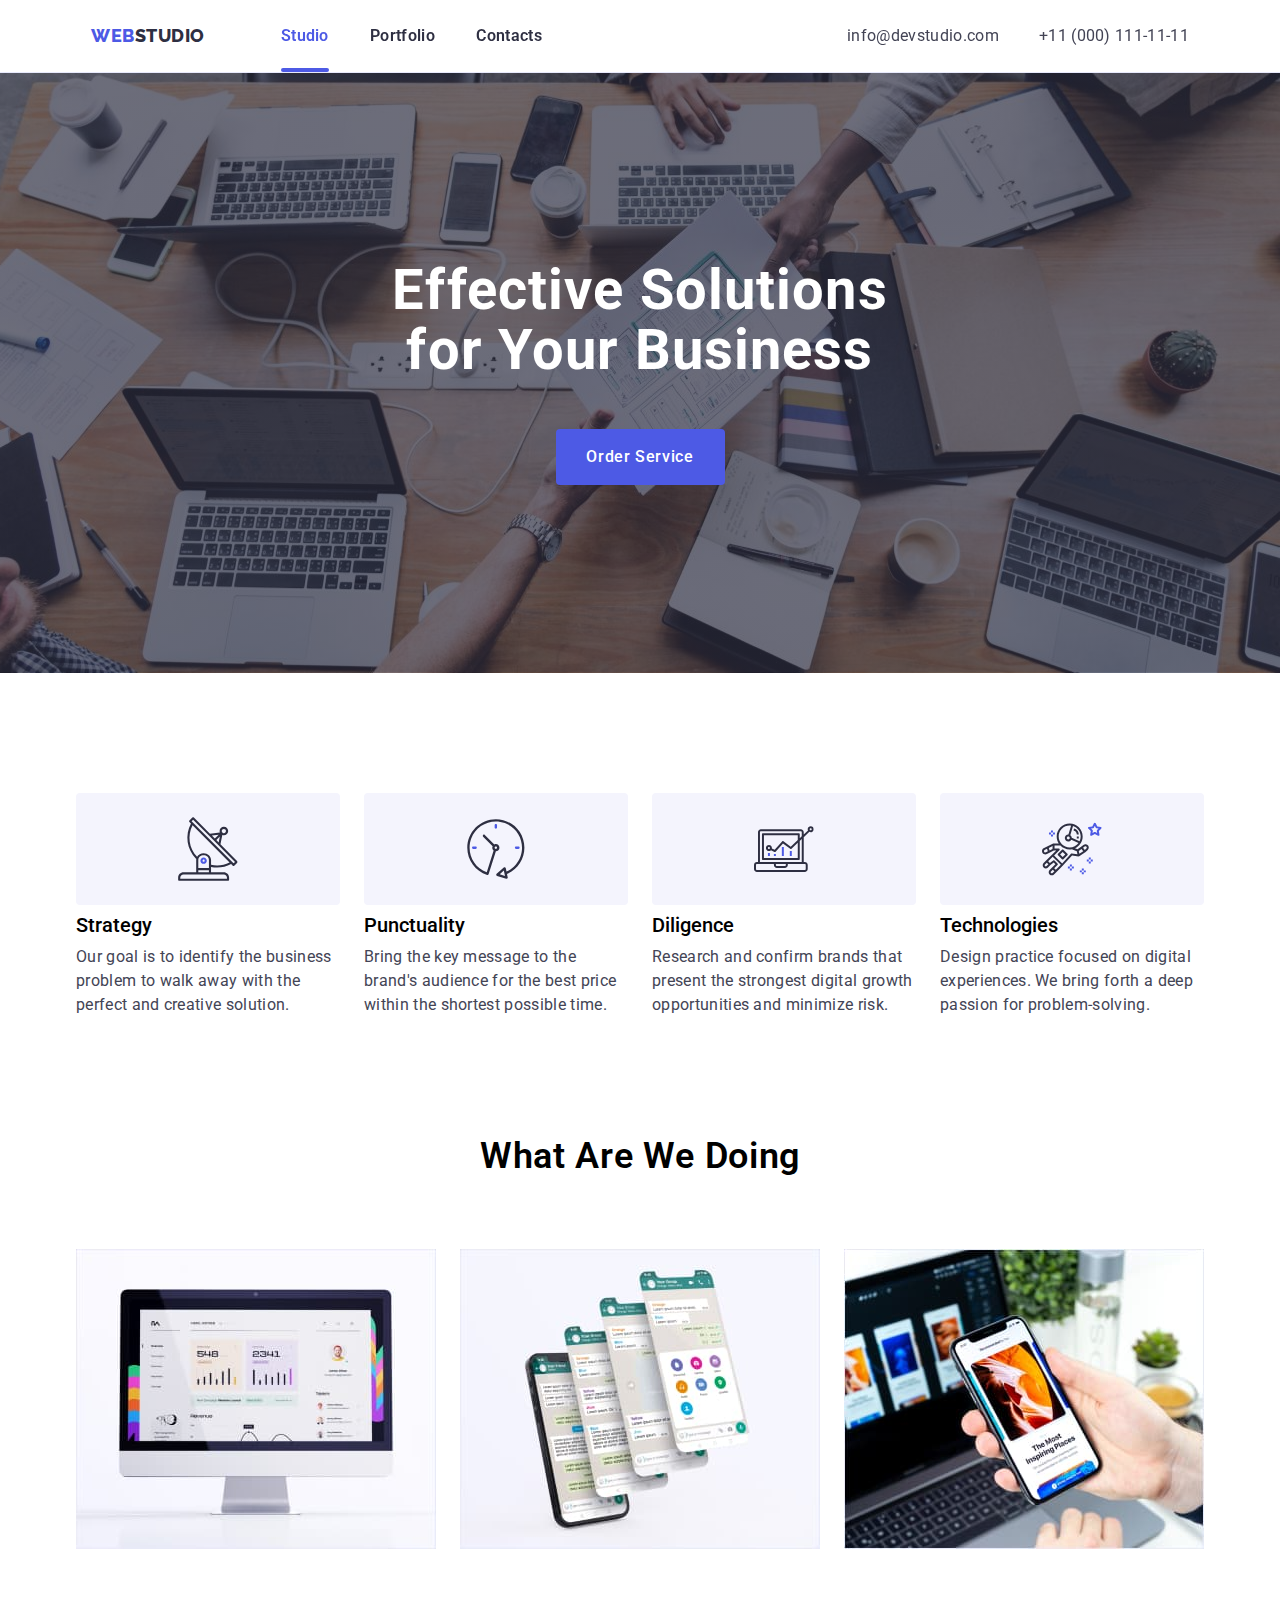
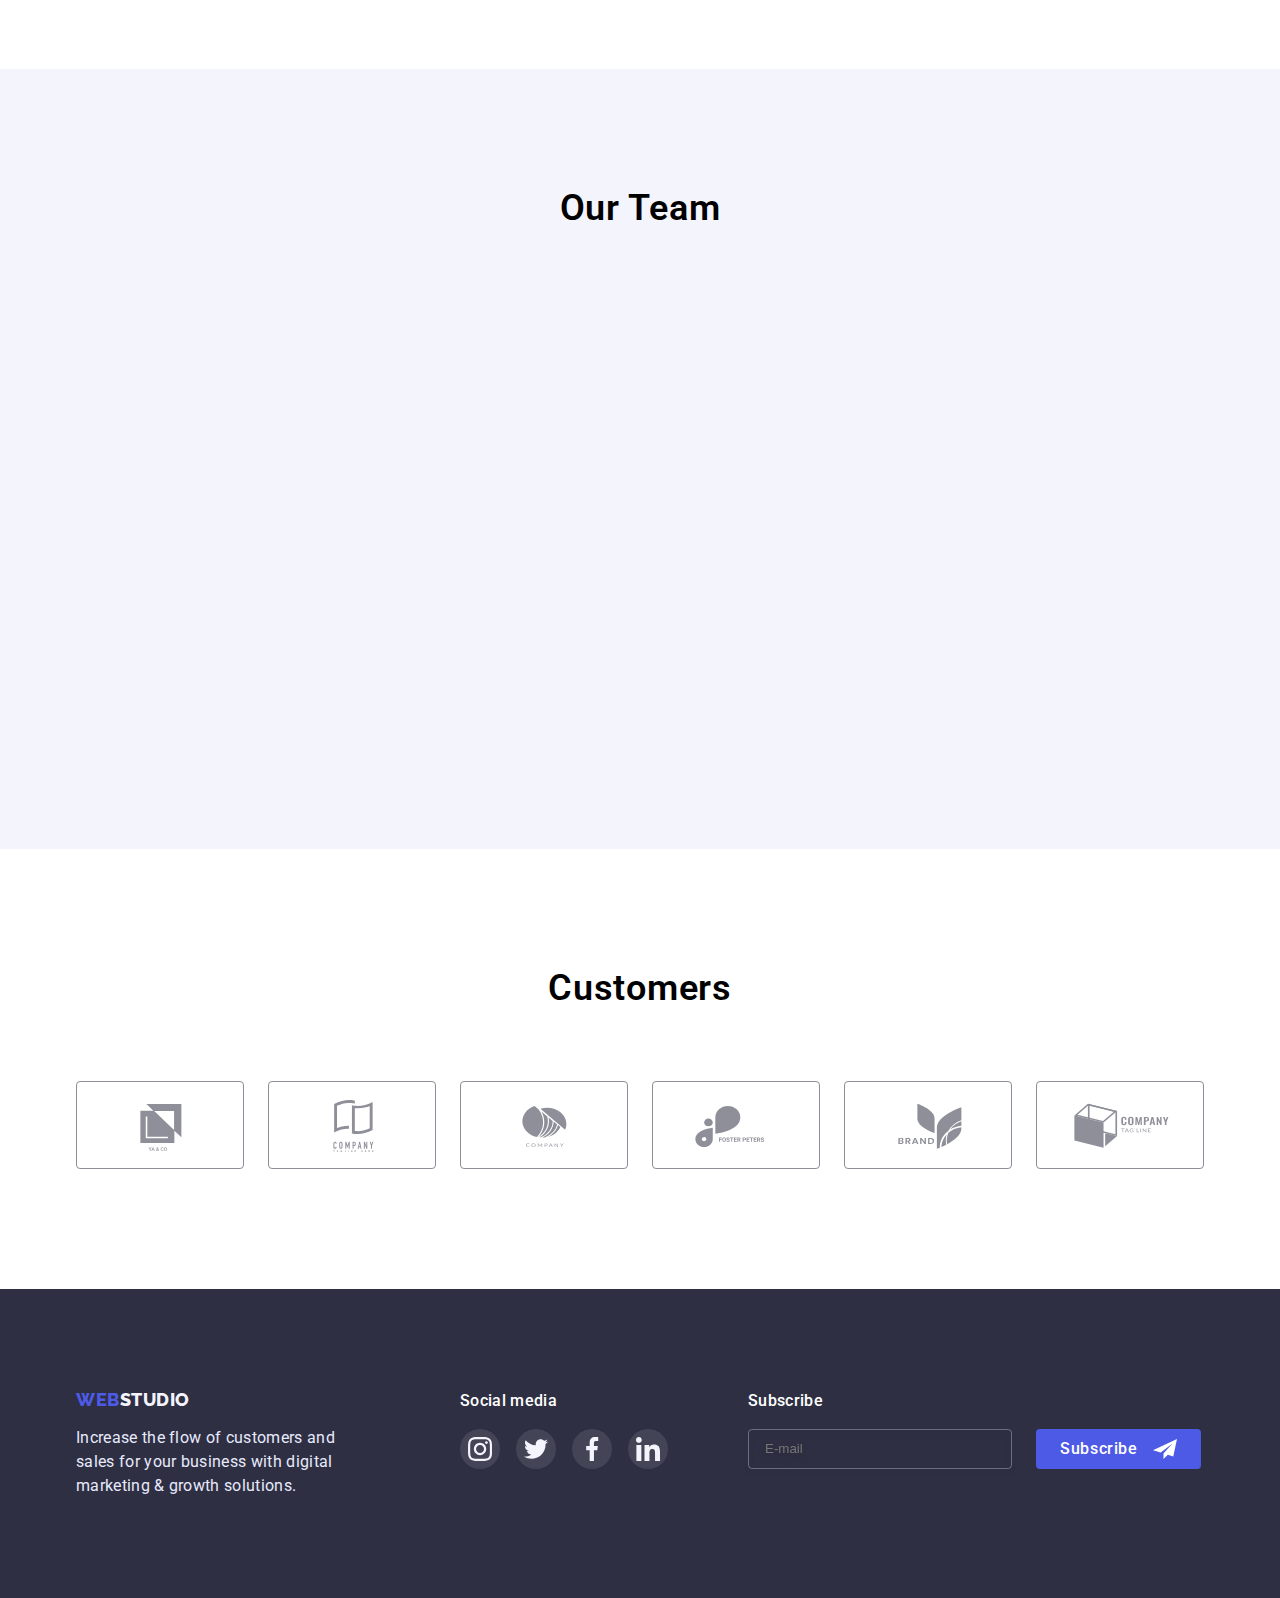
==== commit 2a1d3698: "HW-06, 05" ====
--- a/index.html
+++ b/index.html
@@ -373,8 +373,10 @@
                         <use href="./images/icons.svg#icon-close"></use>
                     </svg>
                 </button>
-            <form class="signup_form" name="signup_form" autocomplete="on" novalidate>
+
                 <h3 class="form-titel">Leave your contacts and we will call you back</h3>
+
+                <form class="signup_form" name="signup_form" autocomplete="on">
             
                 <ul class="form-ul">
                     <li class="form-li">
@@ -414,11 +416,12 @@
                 </ul>
             
                 <div class="form-policy">
-                    <label for="policy" class="check option">
-                    <input class="check__input" type="checkbox" name="policy" id="policy" />
-                        <span class="check__box"></span>
-                         <p class="p-policy">I accept the terms and conditions of the
-                            <a class="a-policy" href="#">Privacy Policy</a></p>
+                    <label class="check" for="policy">
+                        <input class="check__input" type="checkbox" name="policy" id="policy" />
+                            <span class="check__box"></span>
+                                <p class="p-policy">I accept the terms and conditions of the
+                                    <a class="a-policy" href="#">Privacy Policy</a>
+                                </p>
                     </label>
                 </div>
 
@@ -486,10 +489,10 @@
                     <div class="foot-form">
                         <h3 class="soc-media-titel form">Subscribe</h3>
                         
-                        <form class="subscribe_form" name="signup_form" autocomplete="on" novalidate>
+                        <form class="subscribe_form" name="signup_form" autocomplete="on">
                             <div class="div-foot-input">
                                 <label class="label" for="e-mail"></label>
-                                    <input class="input-foot" id="e-mail" type="email" name="email" placeholder="E-mail"/>
+                                    <input class="input-foot" id="e-mail" type="email" name="email" placeholder="E-mail"/> 
                             </div>
                             <div class="div-foot-button">
                                 <button class="button-subscribe" type="submit">Subscribe</button>
--- a/css/styles.css
+++ b/css/styles.css
@@ -233,7 +233,7 @@
     background-repeat: no-repeat;
     background-size: 1440px 600px;
     background-color: var(--nav-defauit);
-    width: 1440px;
+    max-width: 1440px;
     margin: 0 auto;
 }
 
@@ -295,7 +295,6 @@
     width: 100%;
     height: 100%;
     box-shadow: 0px 1px 1px rgba(0, 0, 0, 0.14), 0px 1px 3px rgba(0, 0, 0, 0.12), 0px 2px 1px rgba(0, 0, 0, 0.2);
-    border-radius: 4px;
     transition: opasity 500ms, visibility 500ms, transform 500ms;
     transform: scale(1);
     background: rgba(46, 47, 66, 0.4);
@@ -304,11 +303,11 @@
 
 .modal {
     position: relative;
-    overflow: auto;
     width: 100%;
-    height: 100%;
     max-width: 408px;
-    max-height: 584px;
+    /*height: 100%;
+    max-height: 584px;*/
+    padding: 72px 24px 24px 24px;
     background: #FCFCFC;
     top: 50%;
     left: 50%;
@@ -352,11 +351,11 @@
 
                                     /*----Form----*/
 
-.form-ul {
+/*.form-ul {
     margin-top: 0;
     width: 360px;
     height: 336px;
-}
+}*/
 
 .form-li {
     display: flex;
@@ -364,7 +363,6 @@
     width: 100%;
     margin-left: auto;
     margin-right: auto;
-    width: 408px;
 }
 
 .form-titel {
@@ -374,25 +372,24 @@
     text-align: center;
     letter-spacing: 0.02em;
     color: var(--dark-color);
-    padding-top: 72px;
-    padding-bottom: 16px;
+    margin-bottom: 16px;
 }
 
 .label {
+    position: relative;
     font-size: 12px;
     line-height: 1.17;
     letter-spacing: 0.04em;
     color: var(--subtle-text-color);
     margin-bottom: 4px;
-    position: relative;
     bottom: 4px;
 }
 
 .div-input {
     position: relative;
     /*display: flex;
-    align-items: center;*/
-    max-width: 360px;
+    align-items: center;
+    max-width: 360px;*/
     margin: 0 auto;
     margin-bottom: 8px;
 }
@@ -406,11 +403,10 @@
     margin: 0;
 }
 
-.icon-form:hover {
+.icon-form:focus {
     fill: currentColor;
 }
 
-.div-input:hover,
 .div-input:focus {
     color: var(--button-order-defauit);
     fill: var(--button-order-defauit);
@@ -447,8 +443,8 @@
     padding-left: 38px;
 }
 
-.input:hover,
-.input:focus {
+.input:focus,
+.input:focus-visible {
     border-color: var(--button-order-defauit);
     border: 1px solid var(--button-order-defauit);
 }
@@ -489,11 +485,10 @@
     justify-content: center;
     margin-top: 16px;
     margin-bottom: 24px;
-    width: 360px;
 }
 
 .check {
-    padding-left: 32px;
+    padding-left: 0px;
 }
 
 .check__input {
@@ -501,27 +496,53 @@
     -webkit-appearance: none;
     -moz-appearance: none;
     appearance: none;
-}
-
-.check__box {
-    visibility: visible;
+    width: 1px;
+    height: 1px;
+    overflow: hidden;
+    clip: rect(0 0 0 0);
+    margin: auto;
+    
+}
+
+/*.check__box {
     position: absolute;
     width: 16px;
     height: 16px;
-    margin-left: auto;
+    margin-left: -32px;
+    border-color: #31D0AA;
     background-image: url('../images/icons.svg#icon-checkbox');
 }
 
-.check__input:checked + .check__box {
+.check__input:checked + .check__box,
+.check__input:focus +.check__box,
+.check__input:checked:focus +.check__box {
     background-image: url('../images/icons.svg#icon-checkbox-click');
+}*/
+
+.check__box {
+    position: absolute;
+    width: 16px;
+    height: 16px;
+    margin-top: 0;
+    border-radius: 2px;    
+    /*background-image: url(<path stroke-linejoin="miter" stroke-linecap="butt" stroke-miterlimit="4" stroke-width="1.875" d="M3 0.938h18c1.139 0 2.063 0.923 2.063 2.063v18c0 1.139-0.923 2.063-2.063 2.063h-18c-1.139 0-2.063-0.923-2.063-2.063v-18c0-1.139 0.923-2.063 2.063-2.063z"></path>);
+    background-image: url('../images/icons.svg#icon-checkbox');*/
+    background-image: url('../icon/SVG/icon-checkbox.svg');
+}
+
+.check__input:checked +.check__box,
+.check__input:focus +.check__box,
+.check__input:checked:focus +.check__box {
+    /*background-image: url('../images/icons.svg#icon-checkbox-click');*/
+    background-image: url('../icon/SVG/icon-checkbox-click.svg');
 }
 
 .p-policy {
     font-size: 12px;
-    line-height: 1.17;
+    line-height: 16px;
     letter-spacing: 0.04em;
     color: #757575;
-    padding-left: 8px;
+    padding-left: 24px;
     width: 360px;
 }
 
@@ -530,7 +551,6 @@
 }
 
 .signup_form .button-order {
-    margin-bottom: 24px;
     display: flex;
     justify-content: center;
     align-items: center;
@@ -1029,6 +1049,7 @@
     position: relative;
     display: flex;
     justify-content: space-between;
+    cursor: pointer;
 }
 
 .button-subscribe {
@@ -1070,26 +1091,3 @@
     margin: 0;
     fill: var(--background-color);
 }
-
-
-
-.icon-form:hover {
-    fill: currentColor;
-}
-
-.div-input:hover,
-.div-input:focus {
-    color: var(--button-order-defauit);
-    fill: var(--button-order-defauit);
-}
-
-.input-foot {
-    
-}
-
-.input:hover,
-.input:focus {
-    border-color: var(--button-order-defauit);
-    border: 1px solid var(--button-order-defauit);
-}
-
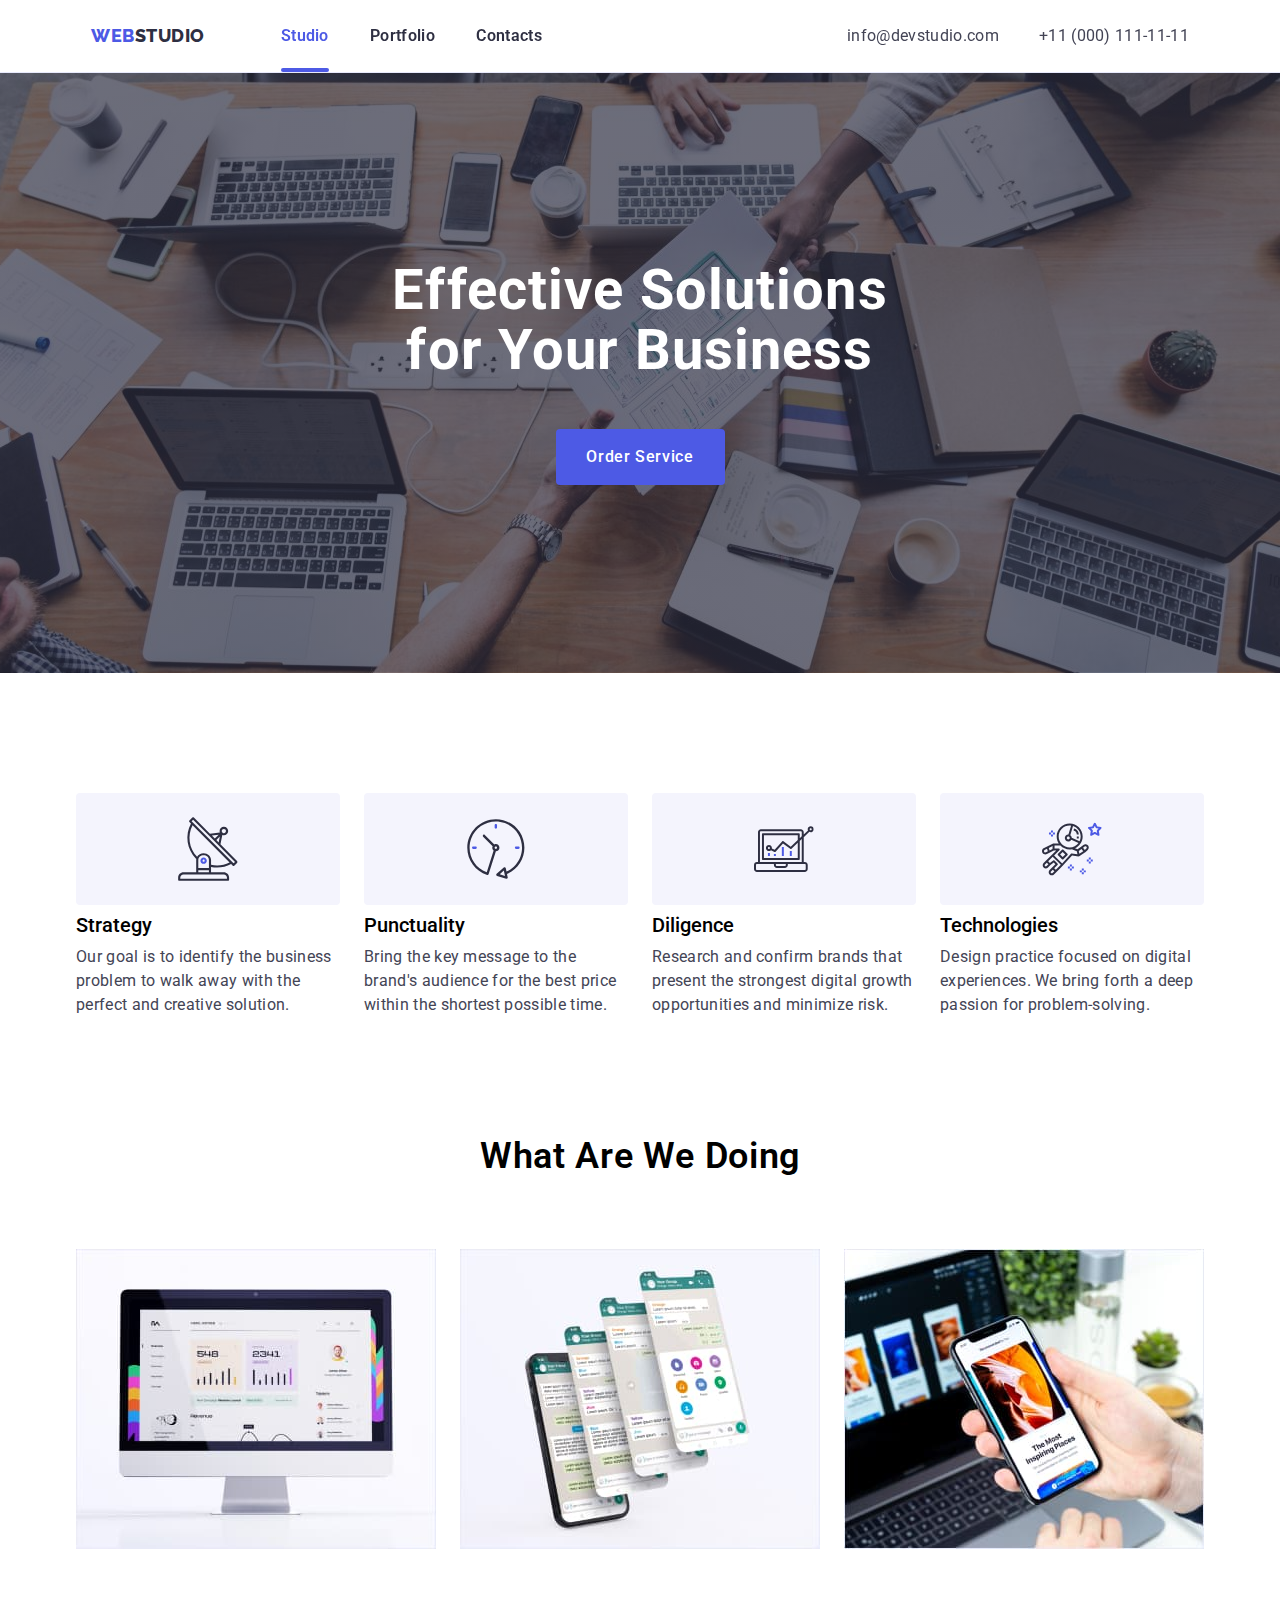
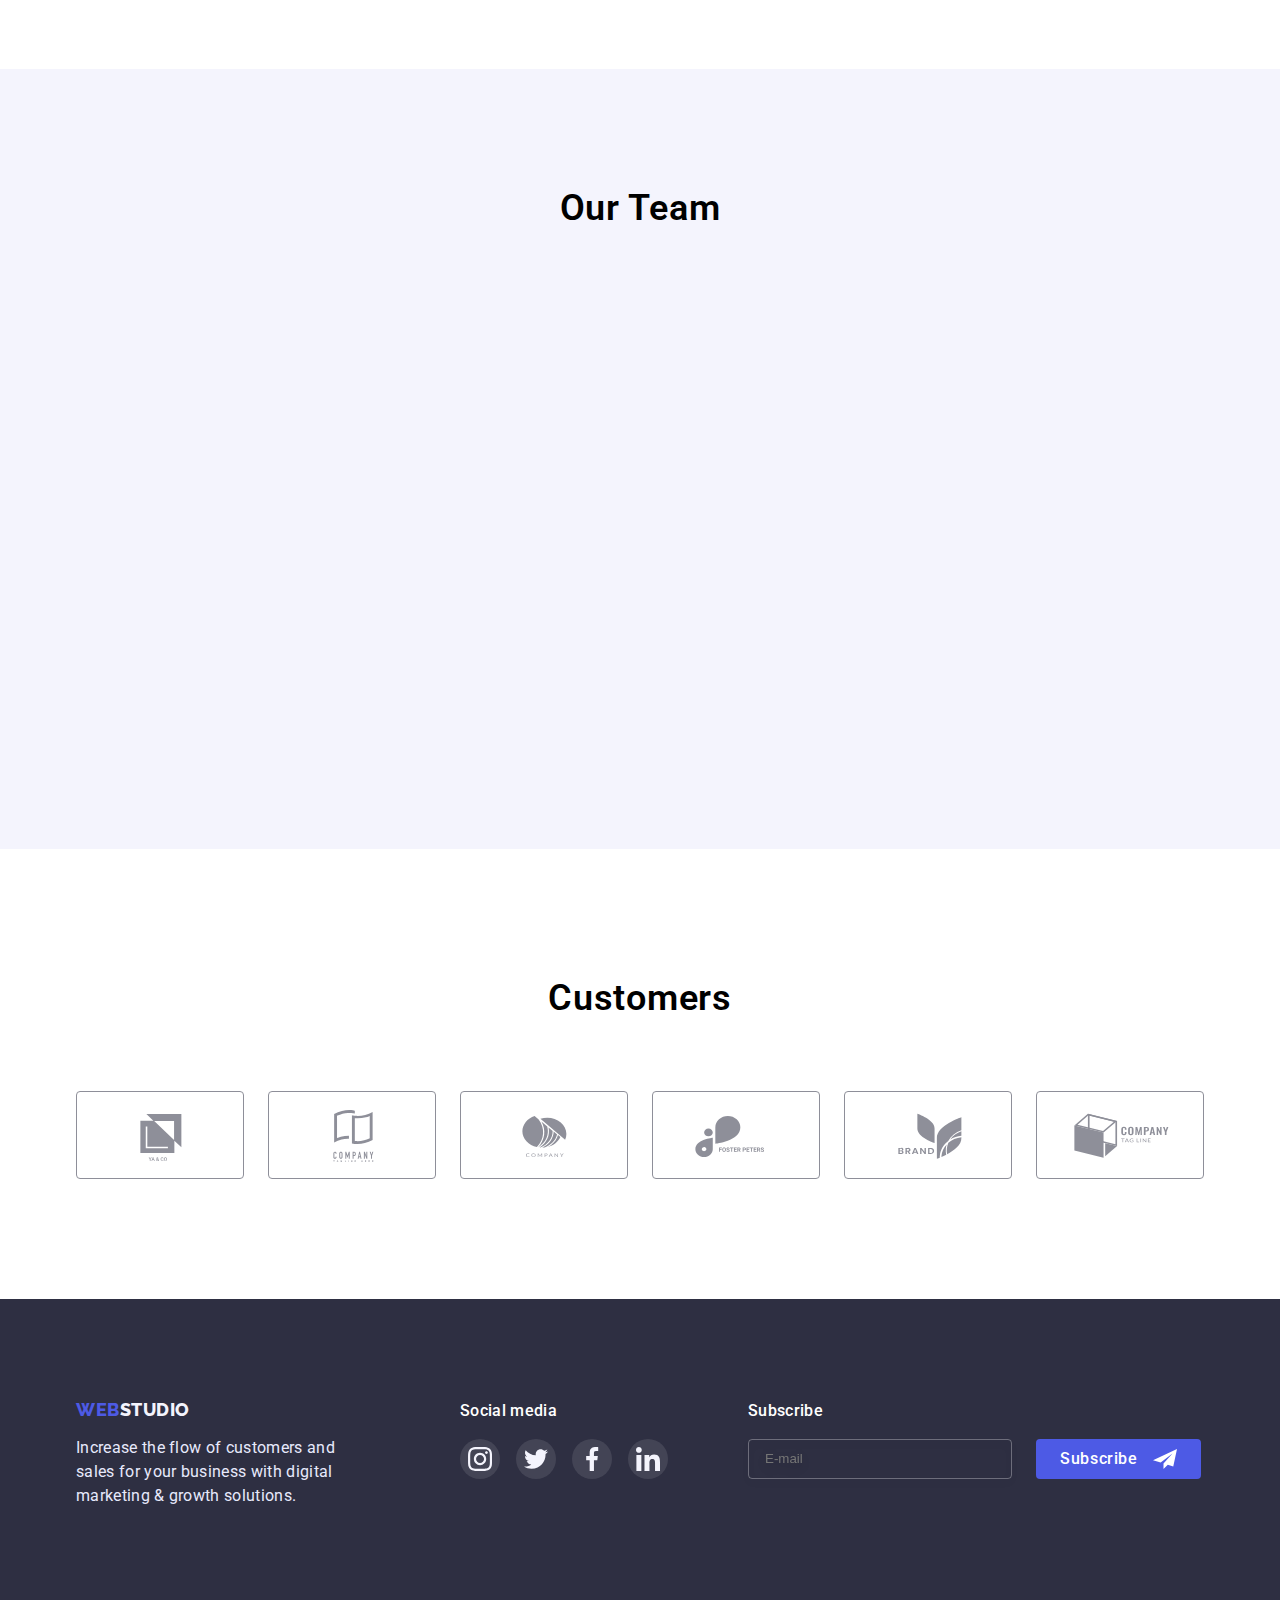
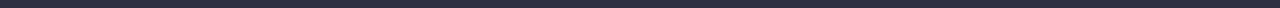
==== commit 3e241473: "HW-06. 6" ====
--- a/index.html
+++ b/index.html
@@ -376,45 +376,43 @@
 
                 <h3 class="form-titel">Leave your contacts and we will call you back</h3>
 
-                <form class="signup_form" name="signup_form" autocomplete="on">
-            
-                <ul class="form-ul">
-                    <li class="form-li">
-                        <div class="div-input">
-                            <label class="label" for="name">Name</label>
-                                    <input class="input" id="name" type="name" name="name" />
-                                        <svg class="icon-form">
-                                        <use href="./images/icons.svg#icon-form-name"></use>
-                                    </svg>
-                        </div>
-                    </li>
-                    <li class="form-li">
-                        <div class="div-input">
-                            <label class="label" for="tel">Phone</label>
-                                <input class="input" id="tel" type="tel" name="tel" />
-                                    <svg class="icon-form">
-                                        <use href="./images/icons.svg#icon-form-tel"></use>
-                                    </svg>
-                        </div>
-                    </li>
-                    <li class="form-li">
-                        <div class="div-input">
-                            <label class="label" for="email">Email</label>
-                                <input class="input" id="email" type="email" name="email" />
-                                    <svg class="icon-form">
-                                    <use href="./images/icons.svg#icon-form-email"></use>
-                                </svg>
-                        </div>
-                    </li>
-                    <li class="form-li">
-                        <div class="div-input">
-                        <label class="label" for="comment">Comment</label>
-                            <textarea class="input comment" type="comment" name="comment" id="comment"
-                                placeholder="Text input"></textarea>
-                        </div>
-                    </li>
-                </ul>
-            
+                <form class="signup_form" name="signup_form" autocomplete="on" >
+            
+                <label class="label" for="name">
+                    <p class="p-label">Name</p>
+                    <div class="div-input">
+                    <input class="input" id="name" type="name" name="name" required/>
+                        <svg class="icon-form">
+                            <use href="./images/icons.svg#icon-form-name"></use>
+                        </svg>
+                    </div>
+                </label>
+                <label class="label" for="tel">
+                    <p class="p-label">Phone</p>
+                    <div class="div-input">
+                    <input class="input" id="tel" type="tel" name="tel" />
+                        <svg class="icon-form">
+                            <use href="./images/icons.svg#icon-form-tel"></use>
+                        </svg>
+                    </div>
+                </label>
+                <label class="label" for="email">
+                    <p class="p-label">Email</p>
+                    <div class="div-input">
+                    <input class="input" id="email" type="email" name="email" required/>
+                        <svg class="icon-form">
+                            <use href="./images/icons.svg#icon-form-email"></use>
+                        </svg>
+                    </div>
+                </label>
+                <label class="label" for="comment">
+                    <p class="p-label">Comment</p>
+                    <div class="div-input">
+                    <textarea class="input comment" type="comment" name="comment" id="comment"
+                        placeholder="Text input"></textarea>
+                </label>
+            
+            </div>
                 <div class="form-policy">
                     <label class="check" for="policy">
                         <input class="check__input" type="checkbox" name="policy" id="policy" />
@@ -494,13 +492,12 @@
                                 <label class="label" for="e-mail"></label>
                                     <input class="input-foot" id="e-mail" type="email" name="email" placeholder="E-mail"/> 
                             </div>
-                            <div class="div-foot-button">
-                                <button class="button-subscribe" type="submit">Subscribe</button>
+                                <button class="button-subscribe" type="submit">
+                                    <span class="button-subscribe-span">Subscribe</span>
                                     <svg class="icon-subscribe">
                                         <use href="./images/icons.svg#icon-subscribe-button"></use>
                                     </svg>
-                            </div>
-
+                                </button>
                     </div>
                 </li>
             </ul>
--- a/css/styles.css
+++ b/css/styles.css
@@ -140,6 +140,7 @@
 .current::after,
 .address-link,
 .button-order,
+.button-subscribe,
 .close,
 .sozial-link,
 .customers-link,
@@ -265,7 +266,8 @@
     transition-property: background-color;
 }
  
-.button-order:hover {
+.button-order:hover,
+.button-subscribe:hover {
     background-color: var(--button-order-click);
 }
 
@@ -355,7 +357,7 @@
     margin-top: 0;
     width: 360px;
     height: 336px;
-}*/
+}
 
 .form-li {
     display: flex;
@@ -364,6 +366,16 @@
     margin-left: auto;
     margin-right: auto;
 }
+
+.div-input {
+    position: relative;
+    display: flex;
+    align-items: center;
+    max-width: 360px;
+    margin: 0 auto;
+    margin-bottom: 8px;
+}
+*/
 
 .form-titel {
     font-weight: 500;
@@ -375,23 +387,17 @@
     margin-bottom: 16px;
 }
 
-.label {
-    position: relative;
+.p-label {
     font-size: 12px;
     line-height: 1.17;
     letter-spacing: 0.04em;
     color: var(--subtle-text-color);
+    margin-top: 8px;
     margin-bottom: 4px;
-    bottom: 4px;
 }
 
 .div-input {
     position: relative;
-    /*display: flex;
-    align-items: center;
-    max-width: 360px;*/
-    margin: 0 auto;
-    margin-bottom: 8px;
 }
 
 .icon-form {
@@ -404,33 +410,8 @@
 }
 
 .icon-form:focus {
-    fill: currentColor;
-}
-
-.div-input:focus {
-    color: var(--button-order-defauit);
     fill: var(--button-order-defauit);
 }
-
-/*.div-input {
-    position: relative;
-    &:before {
-    content: '';
-            position: absolute;
-            top: 0;
-            bottom: 0;
-            right: 0;
-            margin: auto 0;
-            background: url('https://cdn0.iconfinder.com/data/icons/ThemeShock-credit-cards-icons/64/mastercard.png') no-repeat;
-                background-size: cover;
-            }
-            
-            input {
-                width: 100%;
-                height: 25px;
-            }
-            }
-*/
 
 .input {
     width: 360px;
@@ -439,14 +420,21 @@
     border-color: var(--subtle-text-color);
     border: 1px solid var(--subtle-text-color);
     border-radius: 4px;
-    margin: auto;
     padding-left: 38px;
-}
-
+    margin-top: 0px;
+    margin-bottom: 0px;
+}
+
+.div-input:focus-within {
+    fill: var(--button-order-defauit)
+}
+
+.div-input:focus,
 .input:focus,
 .input:focus-visible {
     border-color: var(--button-order-defauit);
     border: 1px solid var(--button-order-defauit);
+    outline: none;
 }
 
 /*input:focus-visible {
@@ -464,8 +452,7 @@
     height: 120px;
     width: 360px;
     margin-bottom: 0;
-    padding-top: 8px;
-    padding-left: 16px;
+    padding: 8px 16px;
     display: flex;
     text-align: left;
     align-content: baseline;
@@ -504,21 +491,6 @@
     
 }
 
-/*.check__box {
-    position: absolute;
-    width: 16px;
-    height: 16px;
-    margin-left: -32px;
-    border-color: #31D0AA;
-    background-image: url('../images/icons.svg#icon-checkbox');
-}
-
-.check__input:checked + .check__box,
-.check__input:focus +.check__box,
-.check__input:checked:focus +.check__box {
-    background-image: url('../images/icons.svg#icon-checkbox-click');
-}*/
-
 .check__box {
     position: absolute;
     width: 16px;
@@ -530,9 +502,9 @@
     background-image: url('../icon/SVG/icon-checkbox.svg');
 }
 
-.check__input:checked +.check__box,
-.check__input:focus +.check__box,
-.check__input:checked:focus +.check__box {
+.check__input:checked +.check__box
+/*.check__input:focus +.check__box,
+.check__input:checked:focus +.check__box*/ {
     /*background-image: url('../images/icons.svg#icon-checkbox-click');*/
     background-image: url('../icon/SVG/icon-checkbox-click.svg');
 }
@@ -729,7 +701,7 @@
     color: var(--text-color);
 }
 
-.Customers.section {
+.customers.section {
     padding-top: 130px;
 }
 
@@ -872,22 +844,6 @@
     transition: transform 250ms cubic-bezier(0.4, 0, 0.2, 1);
 }
 
-/*
-    background-color: var(--primary-brand-color);
-    color: var(--light-color);
-    top: 0;
-    left: 0;
-    width: 100%;
-    height: 300px;
-    padding: 40px 32px 164px 32px;
-    background-blend-mode: soft-light;
-    mix-blend-mode: normal;
-    position: absolute;
-    overflow: hidden;
-    transform: translate(0, 100%);
-    transition: transform 250ms cubic-bezier(0.4, 0, 0.2, 1);
-*/
-
 .p-overlay {
     font-size: 16px;
     line-height: 1.5;
@@ -1045,14 +1001,16 @@
     padding-left: 16px;
 }
 
-.div-foot-button {
+.input-foot:focus {
+    border-color: var(--button-order-defauit);
+    outline: none;
+}
+
+.button-subscribe {
     position: relative;
     display: flex;
     justify-content: space-between;
     cursor: pointer;
-}
-
-.button-subscribe {
     width: 165px;
     height: 40px;
     margin-left: 24px;
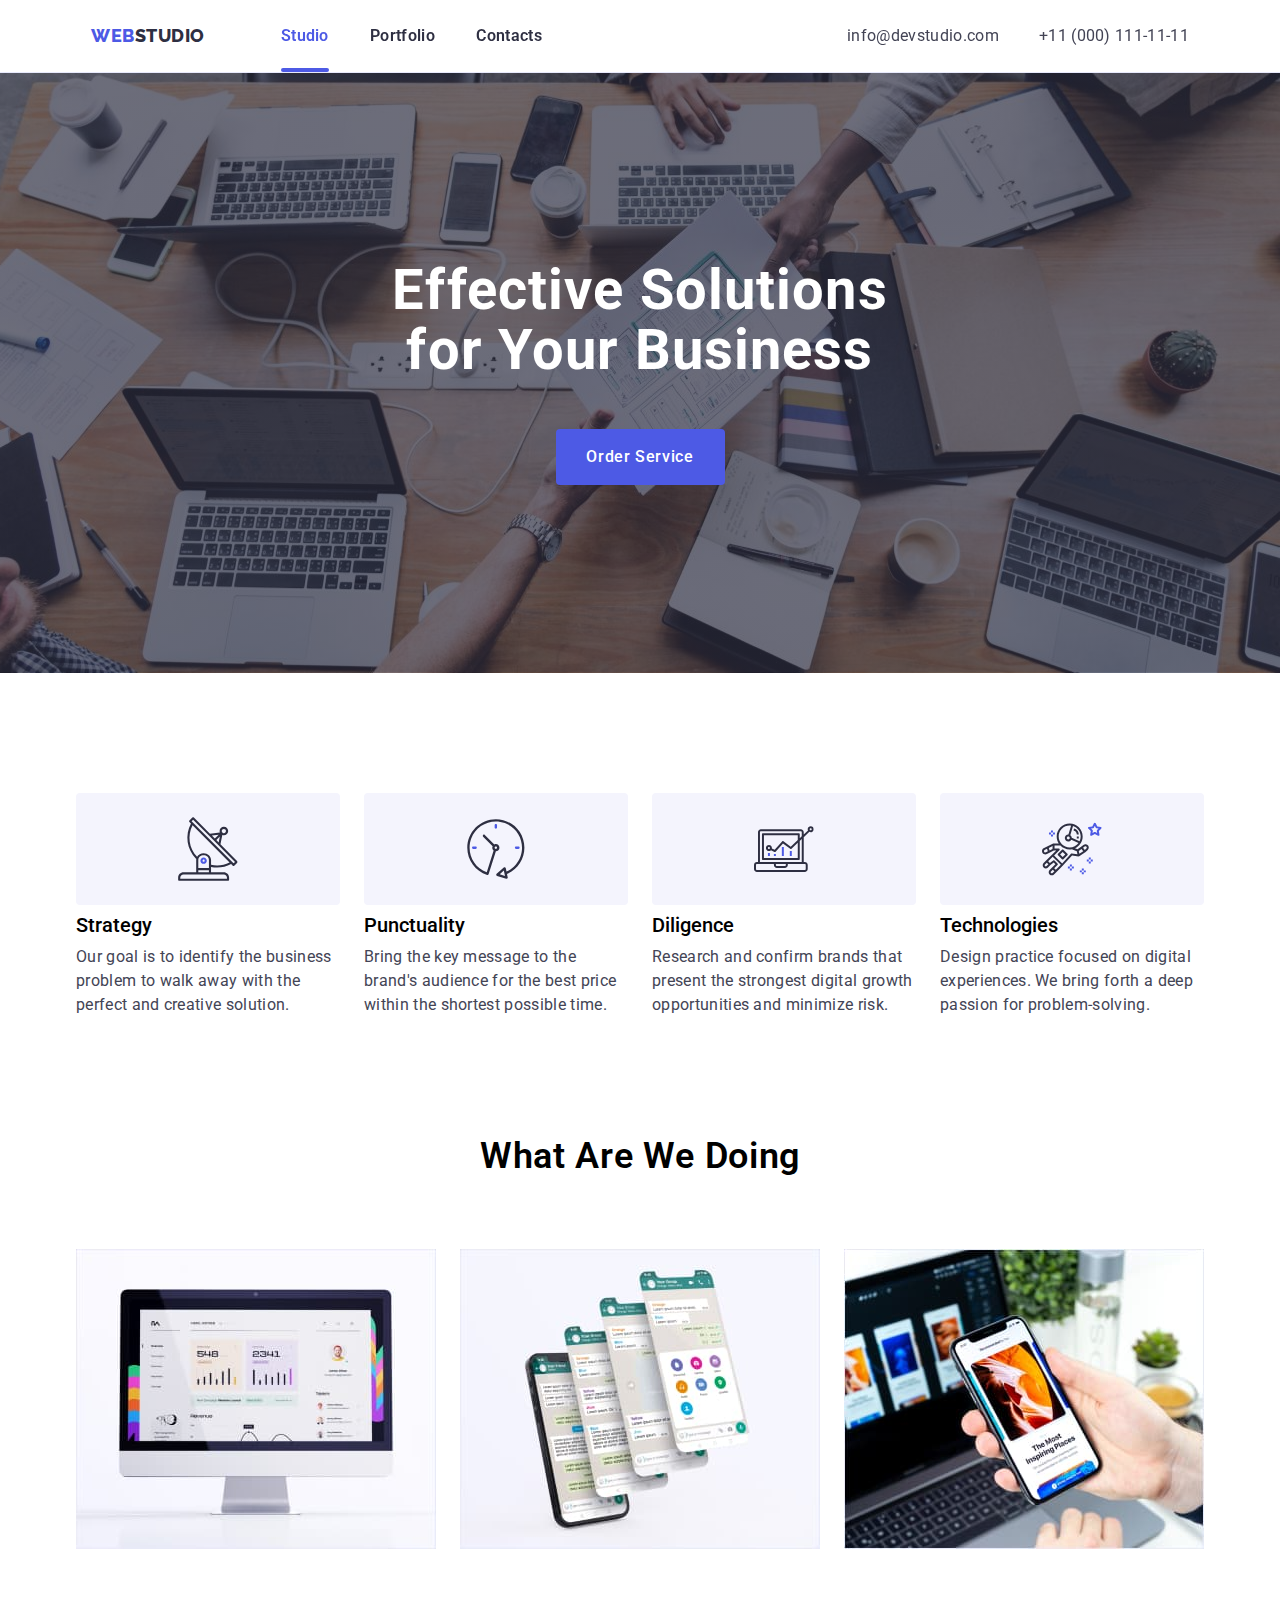
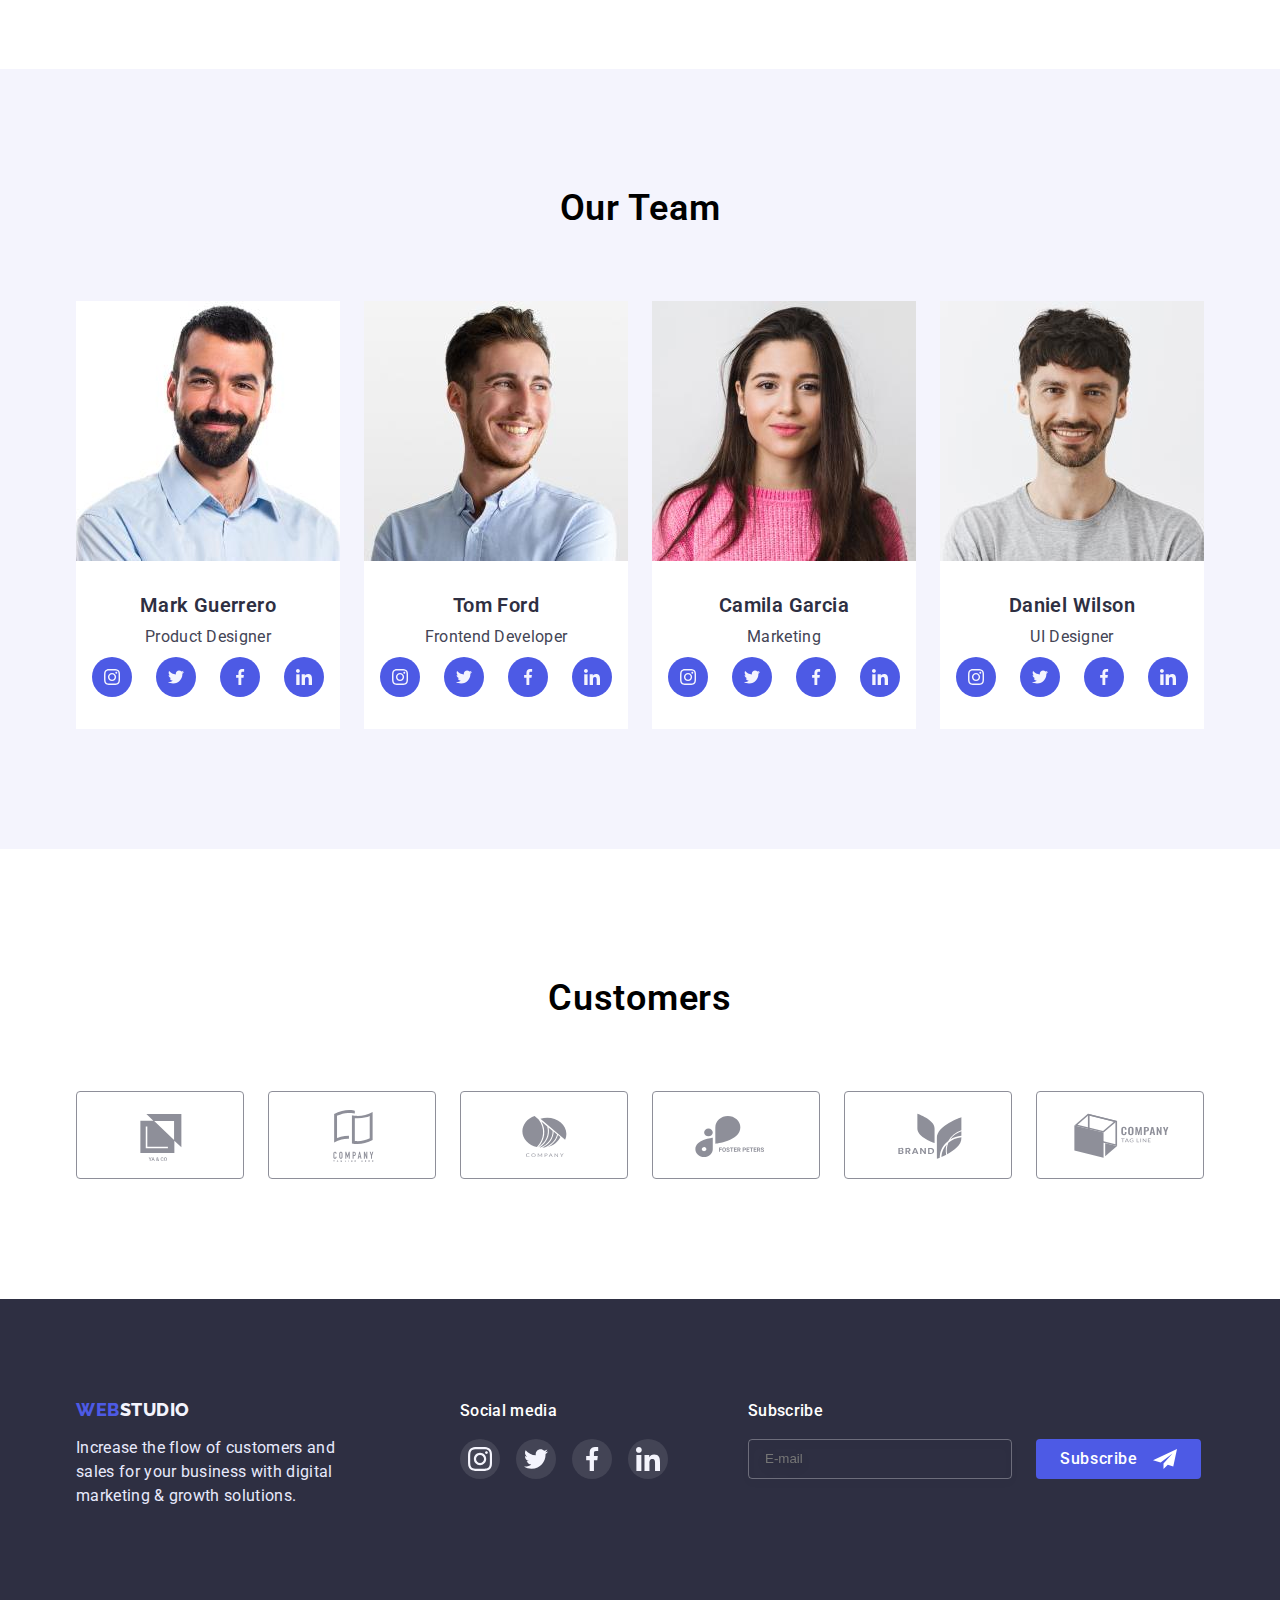
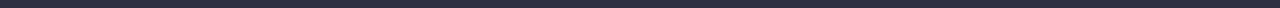
==== commit 671338ba: "HW-06, 07" ====
--- a/index.html
+++ b/index.html
@@ -41,7 +41,6 @@
     </header>
         
     <main>
-
         <!-- Заголовок -->
         <section class="section-order-service section">
             <div class="container">
@@ -95,51 +94,6 @@
                 </ul>
             </div>
         </section>
-
-        <!-- Описание
-        <section class="features section">
-            <div class="container">
-                <h2 class="section-titel hidden">Features</h2>
-                <ul class="features-icon">
-                    <li class="icon-li">
-                        <svg class="icon-features">
-                            <use href="./images/icons.svg#icon-1-antenna"></use>
-                        </svg>
-                    </li>
-                    <li class="icon-li">
-                        <svg class="icon-features">
-                            <use href="./images/icons.svg#icon-2-clock"></use>
-                        </svg>
-                    </li>
-                    <li class="icon-li">
-                        <svg class="icon-features">
-                            <use href="./images/icons.svg#icon-3-diagram"></use>
-                        </svg>
-                    </li>
-                    <li class="icon-li">
-                        <svg class="icon-features">
-                            <use href="./images/icons.svg#icon-4-astronaut"></use>
-                        </svg>
-                    </li>
-                </ul>
-                <ul class="features-li">
-                    <li class="f-li">
-                        <h3 class="f-li-titel">Strategy</h3>
-                        <p class="text">Our goal is to identify the business problem to walk away with the perfect and creative solution. </p>
-                    </li>
-                    <li class="f-li"><h3 class="f-li-titel">Punctuality</h3>
-                        <p class="text">Bring the key message to the brand's audience for the best price within the shortest possible time.</p>
-                    </li>
-                    <li class="f-li"><h3 class="f-li-titel">Diligence</h3>
-                        <p class="text">Research and confirm brands that present the strongest digital growth opportunities and minimize risk.</p>
-                    </li>
-                    <li class="f-li"><h3 class="f-li-titel">Technologies</h3>
-                        <p class="text">Design practice focused on digital experiences. We bring forth a deep passion for problem-solving.</p>
-                    </li>
-                </ul>
-            </div>
-        </section>
-    -->
         
         <!-- Чем мы занимаемся -->
         <section class="what-are-we-doing section">
@@ -158,8 +112,7 @@
             <div class="container">
                 <h2 class="section-titel">Our Team</h2>
                 <ul class="our-team-links">
-                    <li data-aos="flip-left" data-aos-duration="2000" data-aos-once="false" class="our-team-li">
-                        <!--<a class="our-team-link" href="#">-->
+                    <li class="our-team-li">
                             <img src="./images/team01.jpg" alt="Our Product Designer" width="264" height="260">
                             <div class="our-team-text">
                                 <h3 class="our-team-name">Mark Guerrero</h3>
@@ -195,9 +148,8 @@
                                     </li>
                                 </ul>
                         </div>
-                        <!--</a>-->
-                    </li>
-                    <li data-aos="flip-left" data-aos-duration="2000" data-aos-once="false" class="our-team-li">
+                    </li>
+                    <li class="our-team-li">
                         <img src="./images/team02.jpg" alt="Our Frontend Developer" width="264" height="260">
                             <div class="our-team-text">
                                 <h3 class="our-team-name">Tom Ford</h3>
@@ -234,7 +186,7 @@
                                 </ul>
                             </div>
                     </li>
-                    <li data-aos="flip-left" data-aos-duration="2000" data-aos-once="false" class="our-team-li">
+                    <li class="our-team-li">
                             <img src="./images/team03.jpg" alt="Our Marketing" width="264" height="260">
                             <div class="our-team-text">
                                 <h3 class="our-team-name">Camila Garcia</h3>
@@ -271,7 +223,7 @@
                                 </ul>
                             </div>
                     </li>
-                    <li data-aos="flip-left" data-aos-duration="2000" data-aos-once="false" class="our-team-li">
+                    <li class="our-team-li">
                             <img src="./images/team04.jpg" alt="Our UI Designer" width="264" height="260">
                             <div class="our-team-text">
                                 <h3 class="our-team-name">Daniel Wilson</h3>
@@ -363,9 +315,7 @@
             </div>
         </section>
 
-
-        <!-- HW-05, Модальное окно. Добавил с видеоинструкции 23.02.2023 -->
-
+        <!-- Модальное окно -->
         <div class="backdrop is-hidden" data-modal>
             <div class="modal">
                 <button class="close" type="button" data-modal-close>
